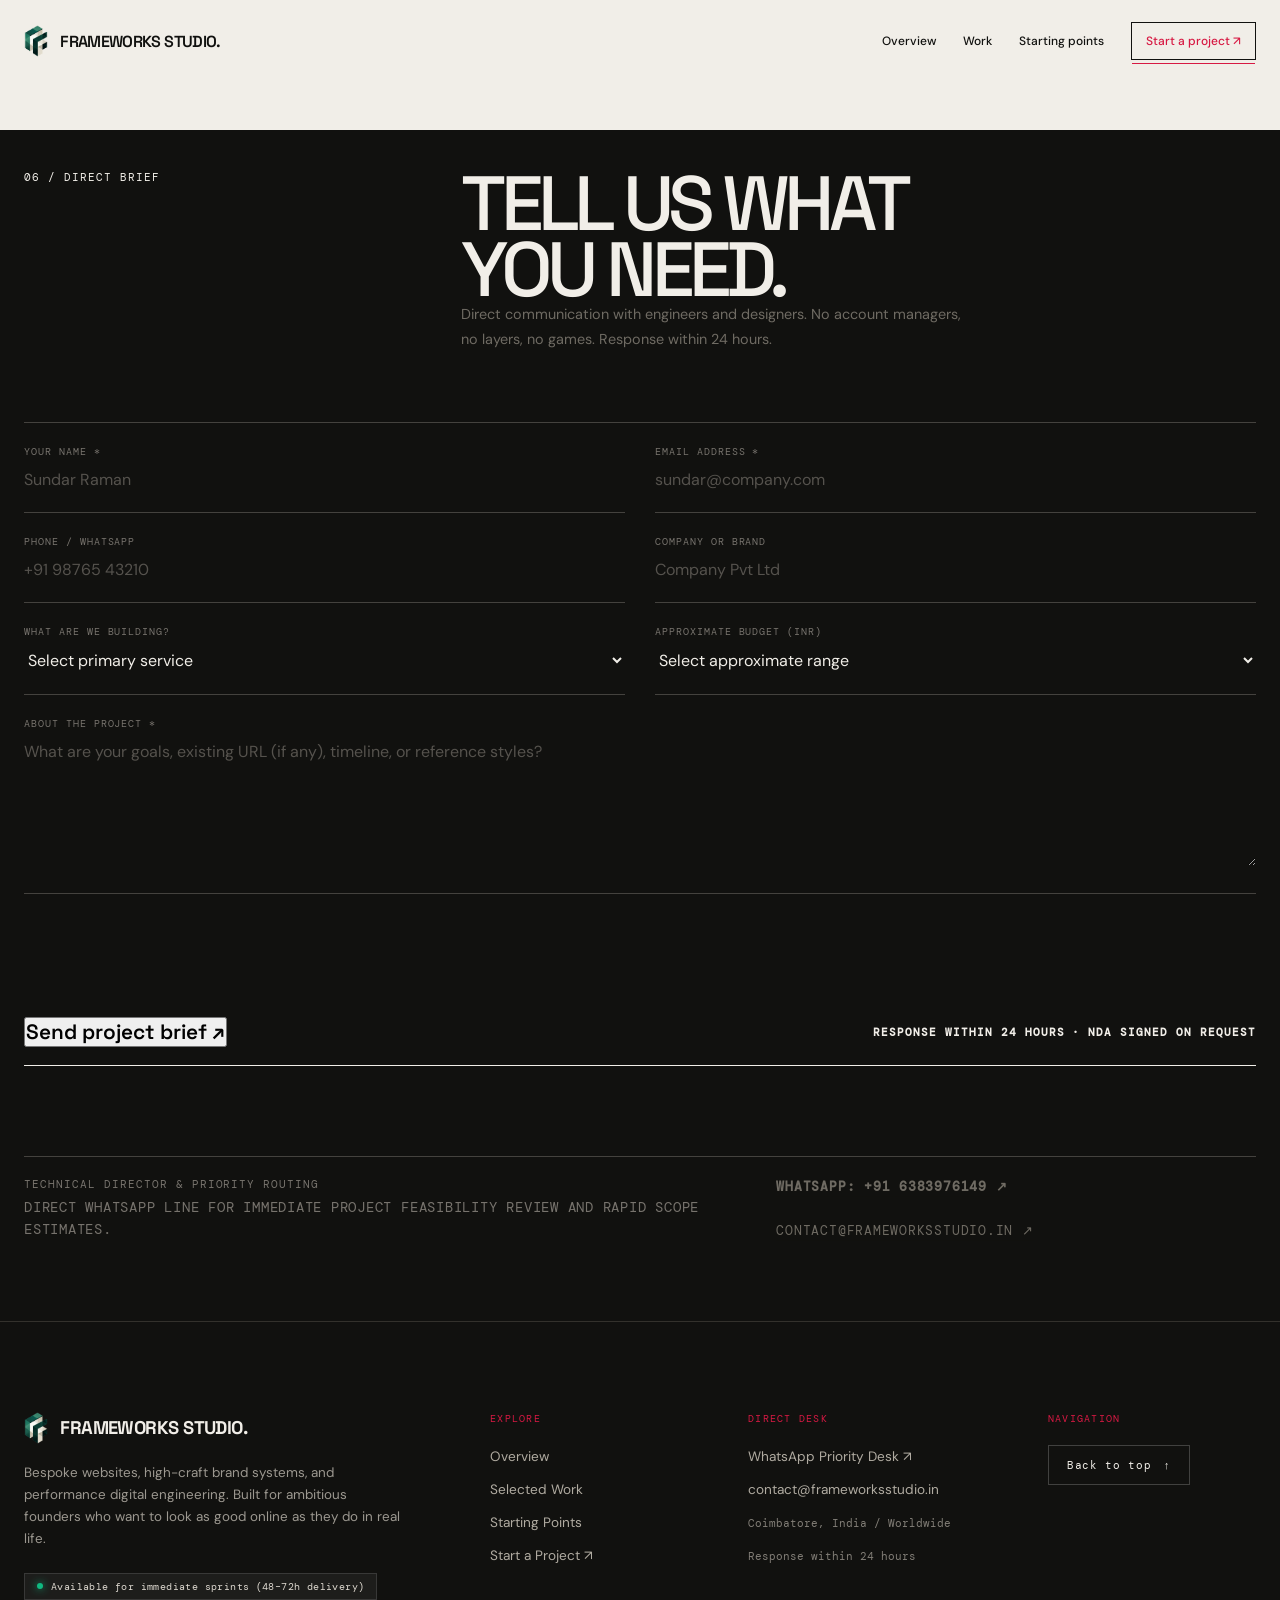
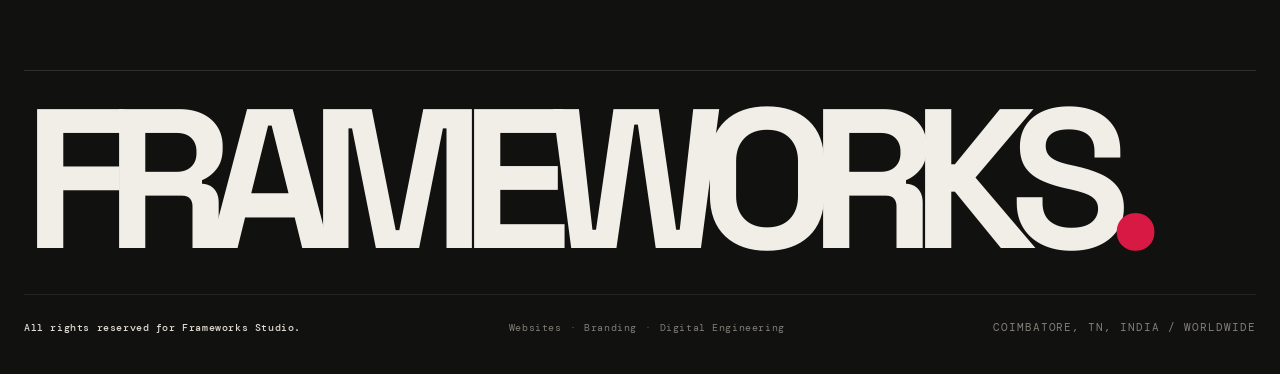
==== contact.html @ e992ef0f "feat: Swiss editorial redesign with modular pages, security verification, and promo pricing" ====
<!DOCTYPE html>
<html lang="en">
<head>
  <meta charset="UTF-8" />
  <meta name="viewport" content="width=device-width, initial-scale=1.0" />

  <title>Start a Project — Frameworks Studio</title>
  <meta name="description" content="Transmit your project specifications directly to the engineering desk at Frameworks Studio. 48–72h turnaround, direct communication, zero agency bureaucracy." />
  <meta name="theme-color" content="#f1eee8" />
  <meta name="robots" content="index, follow" />

  <!-- Clean Editorial Favicon -->
  <link rel="icon" href="data:image/svg+xml,%3Csvg xmlns='http://www.w3.org/2000/svg' viewBox='0 0 64 64'%3E%3Crect width='64' height='64' fill='%23d71943'/%3E%3Cpath d='M18 16h28v7H26v7h16v7H26v11h-8V16z' fill='%23fff'/%3E%3C/svg%3E" />

  <!-- High-Craft Typography (Google Fonts) -->
  <link rel="preconnect" href="https://fonts.googleapis.com">
  <link rel="preconnect" href="https://fonts.gstatic.com" crossorigin>
  <link href="https://fonts.googleapis.com/css2?family=DM+Mono:wght@400;500&family=DM+Sans:wght@400;500;600&family=Space+Grotesk:wght@400;500;600;700&display=swap" rel="stylesheet">

  <!-- Environment Config & Cloudflare Turnstile CAPTCHA API -->
  <script>
    window.turnstileToken = "";
    window.onTurnstileSuccess = function(token) {
      window.turnstileToken = token;
      var notice = document.getElementById('formNotice');
      if (notice && notice.textContent.includes('CAPTCHA')) {
        notice.classList.add('hidden');
      }
    };
    window.onTurnstileExpired = function() { window.turnstileToken = ""; };
    window.onTurnstileError = function() { window.turnstileToken = ""; };
  </script>
  <script src="js/env.js"></script>
  <script src="https://challenges.cloudflare.com/turnstile/v0/api.js" async defer></script>

  <!-- Agency Swiss Editorial Stylesheet -->
  <link rel="stylesheet" href="css/styles.css">
</head>

<body class="page-ready">

  <!-- NAVIGATION -->
  <nav class="nav" id="nav">
    <div class="nav-inner">
      <a class="logo" href="index.html" aria-label="Frameworks Studio home">
        <img src="assets/logo-icon.png" alt="Frameworks Studio Logo" class="logo-img" />
        FRAMEWORKS STUDIO.
      </a>

      <div class="nav-links">
        <a href="index.html">Overview</a>
        <a href="work.html">Work</a>
        <a href="pricing.html">Starting points</a>
        <a class="nav-project active" href="contact.html">Start a project ↗</a>
      </div>

      <button class="menu" id="menuButton" aria-label="Open menu">☰</button>
    </div>
  </nav>

  <!-- MOBILE DROPDOWN MENU -->
  <div class="mobile-nav" id="mobileNav">
    <a href="index.html">Overview</a>
    <a href="work.html">Work</a>
    <a href="pricing.html">Starting points</a>
    <a href="contact.html">Start a project ↗</a>
  </div>

  <main style="padding-top: 130px;">
    <!-- 06 / CONTACT & BRIEF SECTION -->
    <section class="contact" id="contact" style="padding-top: 40px;">
      <div class="wrap">
        <div class="section-top">
          <div class="mono reveal">06 / Direct Brief</div>
          <div class="reveal">
            <h1 class="section-title">Tell us what<br>you need.</h1>
            <p class="section-intro">
              Direct communication with engineers and designers. No account managers, no layers, no games. Response within 24 hours.
            </p>
          </div>
        </div>

        <!-- BRIEF SUBMISSION FORM -->
        <form class="contact-form" id="contactForm" novalidate>
          <!-- Honeypot -->
          <input type="text" name="bot_field" id="bot_field" class="honeypot" tabindex="-1" autocomplete="off" style="display:none;" />

          <div class="field reveal">
            <label class="field-label mono" for="name">Your name *</label>
            <input class="field-input" type="text" id="name" name="name" placeholder="Sundar Raman" required />
          </div>

          <div class="field reveal">
            <label class="field-label mono" for="email">Email address *</label>
            <input class="field-input" type="email" id="email" name="email" placeholder="sundar@company.com" required />
          </div>

          <div class="field reveal">
            <label class="field-label mono" for="phone">Phone / WhatsApp</label>
            <input class="field-input" type="tel" id="phone" name="phone" placeholder="+91 98765 43210" />
          </div>

          <div class="field reveal">
            <label class="field-label mono" for="business">Company or brand</label>
            <input class="field-input" type="text" id="business" name="business" placeholder="Company Pvt Ltd" />
          </div>

          <div class="field reveal">
            <label class="field-label mono" for="service">What are we building?</label>
            <select class="field-select" id="service" name="service">
              <option value="" selected disabled>Select primary service</option>
              <option value="Landing Page">Landing Page (From ₹19,999)</option>
              <option value="Business Website">Business Website (From ₹39,999)</option>
              <option value="E-Commerce Platform">E-Commerce Platform (From ₹69,999)</option>
              <option value="Brand Identity System">Brand Identity System (From ₹14,999)</option>
              <option value="Custom Engineering">Bespoke Digital Engineering / Retainer</option>
            </select>
          </div>

          <div class="field reveal">
            <label class="field-label mono" for="budget">Approximate budget (INR)</label>
            <select class="field-select" id="budget" name="budget">
              <option value="" selected disabled>Select approximate range</option>
              <option value="₹15k – ₹30k">₹15,000 – ₹30,000 (Sprint / Landing Page)</option>
              <option value="₹30k – ₹60k">₹30,000 – ₹60,000 (Core Business Site)</option>
              <option value="₹60k – ₹1,20,000">₹60,000 – ₹1,20,000 (E-Commerce / Custom)</option>
              <option value="₹1,20,000+">₹1,20,000+ (Full Stack Product / Retainer)</option>
            </select>
          </div>

          <div class="field full reveal">
            <label class="field-label mono" for="message">About the project *</label>
            <textarea class="field-textarea" id="message" name="message" placeholder="What are your goals, existing URL (if any), timeline, or reference styles?" required></textarea>
          </div>

          <!-- Cloudflare Turnstile CAPTCHA container -->
          <div class="turnstile-box full reveal">
            <div class="cf-turnstile" data-sitekey="0x4AAAAAAFKUiavTO6RyaYd1" data-callback="onTurnstileSuccess" data-expired-callback="onTurnstileExpired" data-error-callback="onTurnstileError" data-theme="dark"></div>
          </div>

          <div id="formNotice" class="form-notice full hidden" role="alert"></div>

          <div class="contact-submit reveal">
            <button class="btn-submit" type="submit" id="contactSubmitBtn">
              <span id="submitBtnText">Send project brief</span>
              <span class="btn-arrow">↗</span>
            </button>
            <span class="mono note">Response within 24 hours · NDA signed on request</span>
          </div>
        </form>

        <!-- CONTACT DETAILS & WHATSAPP PRIORITY CARD -->
        <div class="contact-details reveal">
          <div>
            <div class="mono" style="margin-bottom: 6px;">Technical Director & Priority Routing</div>
            <p style="font-size: .85rem; line-height: 1.6;">Direct WhatsApp line for immediate project feasibility review and rapid scope estimates.</p>
          </div>
          <div style="display: flex; gap: 24px; flex-wrap: wrap; align-items: center;">
            <a href="https://wa.me/916383976149?text=Hello%20Frameworks%20Studio%2C%20I%20would%20like%20to%20discuss%20a%20new%20project." target="_blank" rel="noopener noreferrer" class="link-site" style="font-size: .8rem; font-weight: 600;">
              WhatsApp: +91 6383976149 ↗
            </a>
            <a href="mailto:contact@frameworksstudio.in" class="link-site" style="font-size: .8rem;">
              contact@frameworksstudio.in ↗
            </a>
          </div>
        </div>

      </div>
    </section>
  </main>

  <!-- SUBMISSION SUCCESS CONFIRMATION MODAL -->
  <div id="submissionSuccessModal" class="success-modal" aria-hidden="true">
    <div class="success-card">
      <h3 class="success-title">Project Brief Received.</h3>
      <p class="success-desc" id="successModalMessage">
        Thank you! Your specifications have been delivered to our engineering desk. For instant priority review, connect directly with our technical director on WhatsApp.
      </p>
      <div class="success-actions">
        <a id="waConfirmBtn" href="#" target="_blank" class="btn-wa">
          Connect on WhatsApp ↗
        </a>
        <button id="closeSuccessModalBtn" class="btn-close-modal">
          Close Window
        </button>
      </div>
    </div>
  </div>

  <!-- ATTRACTIVE EDITORIAL FOOTER -->
  <footer class="footer" id="footer">
    <div class="wrap">
      <!-- Upper Footer Grid -->
      <div class="footer-top reveal">
        <div class="footer-col footer-brand-col">
          <div class="footer-logo">
            <img src="assets/logo-icon.png" alt="Frameworks Studio" class="footer-logo-img" />
            <span class="footer-brand-title">FRAMEWORKS STUDIO.</span>
          </div>
          <p class="footer-brand-desc">
            Bespoke websites, high-craft brand systems, and performance digital engineering. Built for ambitious founders who want to look as good online as they do in real life.
          </p>
          <div class="footer-badge">
            <span class="pulse-dot"></span> Available for immediate sprints (48–72h delivery)
          </div>
        </div>

        <div class="footer-col">
          <div class="footer-col-title mono">Explore</div>
          <ul class="footer-col-list">
            <li><a href="index.html">Overview</a></li>
            <li><a href="work.html">Selected Work</a></li>
            <li><a href="pricing.html">Starting Points</a></li>
            <li><a href="contact.html">Start a Project ↗</a></li>
          </ul>
        </div>

        <div class="footer-col">
          <div class="footer-col-title mono">Direct Desk</div>
          <ul class="footer-col-list">
            <li><a href="https://wa.me/916383976149?text=Hello%20Frameworks%20Studio" target="_blank" rel="noopener noreferrer">WhatsApp Priority Desk ↗</a></li>
            <li><a href="mailto:contact@frameworksstudio.in">contact@frameworksstudio.in</a></li>
            <li><span class="mono-meta">Coimbatore, India / Worldwide</span></li>
            <li><span class="mono-meta">Response within 24 hours</span></li>
          </ul>
        </div>

        <div class="footer-col footer-back-col">
          <div class="footer-col-title mono">Navigation</div>
          <a href="#top" class="back-to-top-btn" aria-label="Back to top">
            <span>Back to top</span>
            <span class="arrow-up">↑</span>
          </a>
        </div>
      </div>

      <!-- Giant Signature -->
      <div class="footer-big reveal" aria-hidden="true">
        FRAMEWORKS<span class="red">.</span>
      </div>

      <!-- Bottom Bar -->
      <div class="footer-bottom reveal">
        <div class="footer-copy">
          All rights reserved for Frameworks Studio.
        </div>
        <div class="footer-tags">
          <span>Websites</span>
          <span class="dot">·</span>
          <span>Branding</span>
          <span class="dot">·</span>
          <span>Digital Engineering</span>
        </div>
        <div class="footer-city mono">
          Coimbatore, TN, India / Worldwide
        </div>
      </div>
    </div>
  </footer>

  <script src="js/app.js" defer></script>
</body>
</html>
---- css/styles.css ----
:root {
      --paper: #f1eee8;
      --paper-2: #e8e4dc;
      --ink: #11110f;
      --soft: #6f6b63;
      --line: rgba(17,17,15,.18);
      --red: #d71943;
      --red-dark: #9e1231;
      --white: #fffdf8;
      --black: #11110f;
      --serif: Georgia, "Times New Roman", serif;
      --sans: "DM Sans", Arial, sans-serif;
      --display: "Space Grotesk", Arial, sans-serif;
      --mono: "DM Mono", monospace;
    }

    * {
      box-sizing: border-box;
      margin: 0;
      padding: 0;
    }

    html {
      scroll-behavior: smooth;
      background: var(--paper);
    }

    body {
      background: var(--paper);
      color: var(--ink);
      font-family: var(--sans);
      overflow-x: hidden;
      -webkit-font-smoothing: antialiased;
    }

    a {
      color: inherit;
      text-decoration: none;
    }

    button, input, textarea, select {
      font: inherit;
    }

    ::selection {
      background: var(--red);
      color: white;
    }

    .wrap {
      width: min(1380px, calc(100% - 48px));
      margin: 0 auto;
    }

    .mono {
      font-family: var(--mono);
      font-size: .68rem;
      text-transform: uppercase;
      letter-spacing: .09em;
    }

    .red {
      color: var(--red);
    }

    .serif {
      font-family: var(--serif);
      font-style: italic;
      font-weight: 400;
    }

    /* NAV */
    .nav {
      position: fixed;
      z-index: 50;
      top: 0;
      left: 0;
      width: 100%;
      mix-blend-mode: normal;
      transition: background .25s ease, border-color .25s ease;
    }

    .nav.scrolled {
      background: rgba(241,238,232,.94);
      backdrop-filter: blur(12px);
      border-bottom: 1px solid var(--line);
    }

    .nav-inner {
      width: min(1380px, calc(100% - 48px));
      height: 82px;
      margin: 0 auto;
      display: flex;
      align-items: center;
      justify-content: space-between;
    }

    .logo {
      display: flex;
      align-items: center;
      gap: 12px;
      font-family: var(--display);
      font-weight: 600;
      font-size: 1rem;
      letter-spacing: -.04em;
    }

    .logo-img {
      height: 32px;
      width: auto;
      object-fit: contain;
      display: block;
      transition: transform .25s ease;
    }

    .logo:hover .logo-img {
      transform: scale(1.08);
    }

    .logo-mark {
      width: 27px;
      height: 27px;
      display: grid;
      place-items: center;
      background: var(--red);
      color: white;
      font-family: var(--display);
      font-size: .82rem;
      font-weight: 700;
    }

    .nav-links {
      display: flex;
      align-items: center;
      gap: 27px;
    }

    .nav-links a {
      position: relative;
      font-size: .75rem;
      font-weight: 500;
    }

    .nav-links a::after {
      content: "";
      position: absolute;
      left: 0;
      bottom: -5px;
      width: 0;
      height: 1px;
      background: var(--red);
      transition: width .2s ease;
    }

    .nav-links a:hover::after {
      width: 100%;
    }

    .nav-links a.active {
      color: var(--red);
    }

    .nav-links a.active::after {
      width: 100%;
    }

    .nav-project {
      padding: 10px 14px;
      border: 1px solid var(--ink);
      font-weight: 600;
      transition: background .2s ease, color .2s ease;
    }

    .nav-project:hover {
      background: var(--ink);
      color: var(--paper);
    }

    .menu {
      display: none;
      border: 0;
      background: transparent;
      cursor: pointer;
      font-size: 1.25rem;
    }

    /* Mobile drawer is strictly hidden on desktop */
    .mobile-nav {
      display: none;
    }

    section[id] {
      scroll-margin-top: 85px;
    }

    /* HERO */
    .hero {
      min-height: 100vh;
      padding: 150px 0 50px;
      display: flex;
      flex-direction: column;
      justify-content: space-between;
      border-bottom: 1px solid var(--line);
    }

    .hero-meta {
      display: flex;
      justify-content: space-between;
      align-items: center;
      margin-bottom: 65px;
    }

    .hero-meta .left,
    .hero-meta .right {
      color: var(--soft);
    }

    .hero-title {
      max-width: 1250px;
      font-family: var(--display);
      font-size: clamp(4.5rem, 11vw, 11.5rem);
      line-height: .8;
      letter-spacing: -.085em;
      font-weight: 500;
      text-transform: uppercase;
    }

    .hero-title .indent {
      display: inline-block;
      margin-left: 9vw;
    }

    .hero-title .serif {
      text-transform: none;
      letter-spacing: -.06em;
    }

    .hero-bottom {
      display: grid;
      grid-template-columns: 1fr 1fr;
      gap: 60px;
      align-items: end;
      margin-top: 90px;
    }

    .hero-statement {
      max-width: 520px;
      font-size: clamp(1.2rem, 1.8vw, 1.55rem);
      line-height: 1.25;
      letter-spacing: -.025em;
    }

    .hero-statement strong {
      font-weight: 600;
    }

    .hero-note {
      max-width: 380px;
      justify-self: end;
      color: var(--soft);
      font-size: .82rem;
      line-height: 1.65;
    }

    .scroll-mark {
      display: flex;
      align-items: center;
      gap: 12px;
      margin-top: 45px;
      color: var(--soft);
    }

    .scroll-line {
      width: 55px;
      height: 1px;
      background: var(--ink);
    }

    /* RED RUNNING STRIP */
    .ticker {
      background: var(--red);
      color: white;
      overflow: hidden;
      border-bottom: 1px solid var(--ink);
    }

    .ticker-track {
      width: max-content;
      display: flex;
      align-items: center;
      animation: ticker 24s linear infinite;
    }

    .ticker-item {
      display: flex;
      align-items: center;
      gap: 30px;
      padding: 15px 30px;
      font-family: var(--display);
      font-size: 1rem;
      text-transform: uppercase;
      letter-spacing: -.02em;
    }

    .ticker-item b {
      font-family: var(--serif);
      font-size: 1.25rem;
      font-weight: 400;
    }

    @keyframes ticker {
      to { transform: translateX(-50%); }
    }

    /* WORK (SELECTED PROJECTS) */
    .work {
      padding: 150px 0 170px;
    }

    .section-top {
      display: grid;
      grid-template-columns: 1fr 2fr;
      gap: 40px;
      margin-bottom: 70px;
    }

    .section-title {
      font-family: var(--display);
      font-size: clamp(3rem, 6vw, 6.5rem);
      line-height: .86;
      letter-spacing: -.075em;
      font-weight: 500;
      text-transform: uppercase;
    }

    .section-intro {
      max-width: 520px;
      align-self: end;
      font-size: .9rem;
      line-height: 1.75;
      color: var(--soft);
    }

    .work-grid {
      display: grid;
      grid-template-columns: repeat(12, 1fr);
      gap: 22px;
    }

    .work-item {
      position: relative;
    }

    .work-item:nth-child(1) {
      grid-column: 1 / 8;
    }

    .work-item:nth-child(2) {
      grid-column: 9 / 13;
      margin-top: 140px;
    }

    .work-item:nth-child(3) {
      grid-column: 2 / 7;
      margin-top: 90px;
    }

    .work-item:nth-child(4) {
      grid-column: 8 / 13;
      margin-top: 30px;
    }

    .project-visual {
      position: relative;
      aspect-ratio: 1.28 / 1;
      overflow: hidden;
      background: var(--paper-2);
      border: 1px solid var(--line);
      cursor: pointer;
      transition: transform .3s ease;
    }

    .project-visual:hover {
      transform: scale(1.01);
    }

    .work-item:nth-child(2) .project-visual {
      aspect-ratio: .85 / 1;
    }

    .work-item:nth-child(3) .project-visual {
      aspect-ratio: 1 / 1;
    }

    .work-item:nth-child(4) .project-visual {
      aspect-ratio: 1.15 / 1;
    }

    /* EDITORIAL ARTWORK FOR 4 REAL SHOWCASE WEBSITES */
    .visual-lumea {
      background:
        radial-gradient(circle at 80% 20%, rgba(215,25,67,.35), transparent 50%),
        linear-gradient(135deg, #1b1a18 0%, #292825 100%);
      color: #f1eee8;
    }

    .visual-lumea::before {
      content: "LUMÉA";
      position: absolute;
      left: 7%;
      top: 10%;
      font-family: var(--display);
      font-size: clamp(3rem, 7.5vw, 7.5rem);
      line-height: .75;
      letter-spacing: -.08em;
      font-weight: 700;
      color: #fff;
    }

    .visual-lumea::after {
      content: "SALON & SPA / RESERVATIONS";
      position: absolute;
      right: 6%;
      bottom: 6%;
      font-family: var(--mono);
      font-size: .65rem;
      letter-spacing: .12em;
      color: var(--red);
    }

    .visual-dental {
      background: #111a19;
      color: #f4f0e7;
    }

    .visual-dental::before {
      content: "SMILE\A CARE";
      white-space: pre;
      position: absolute;
      left: 10%;
      top: 14%;
      color: #f4f0e7;
      font-family: var(--serif);
      font-size: clamp(3rem, 6.5vw, 5.5rem);
      line-height: .82;
      letter-spacing: -.06em;
    }

    .visual-dental::after {
      content: "HEALTHCARE / PATIENT TRUST";
      position: absolute;
      left: 10%;
      bottom: 10%;
      color: #10b981;
      font-family: var(--mono);
      font-size: .65rem;
      letter-spacing: .13em;
    }

    .visual-fitness {
      background: var(--red);
      color: white;
    }

    .visual-fitness::before {
      content: "ISOTROPY";
      position: absolute;
      left: 50%;
      top: 50%;
      transform: translate(-50%, -50%);
      color: #11110f;
      font-family: var(--display);
      font-size: clamp(3.5rem, 8vw, 7.5rem);
      line-height: .75;
      font-weight: 700;
      letter-spacing: -.09em;
      white-space: nowrap;
    }

    .visual-fitness::after {
      content: "ATHLETE TRAINING / REACT SPA";
      position: absolute;
      left: 6%;
      bottom: 6%;
      color: white;
      font-family: var(--mono);
      font-size: .65rem;
      letter-spacing: .1em;
    }

    .visual-music {
      background: #ded9d0;
      color: #121210;
    }

    .visual-music::before {
      content: "MELODY\AMART";
      white-space: pre;
      position: absolute;
      left: 7%;
      top: 25%;
      color: #121210;
      font-family: var(--display);
      font-size: clamp(3rem, 7vw, 6.5rem);
      line-height: .8;
      letter-spacing: -.08em;
      font-weight: 600;
    }

    .visual-music::after {
      content: "E-COMMERCE / AUDIO GEAR";
      position: absolute;
      right: 6%;
      top: 8%;
      color: var(--red);
      font-family: var(--mono);
      font-size: .65rem;
      letter-spacing: .1em;
    }

    /* Live Interactive Badge on Artwork */
    .visual-badge {
      position: absolute;
      top: 15px;
      right: 15px;
      display: inline-flex;
      align-items: center;
      gap: 6px;
      padding: 6px 11px;
      background: rgba(17,17,15,.88);
      color: white;
      border: 1px solid rgba(255,255,255,.2);
      font-family: var(--mono);
      font-size: .6rem;
      letter-spacing: .08em;
      text-transform: uppercase;
      z-index: 2;
    }

    .visual-badge span {
      width: 6px;
      height: 6px;
      border-radius: 50%;
      background: #10b981;
    }

    .project-caption {
      display: flex;
      justify-content: space-between;
      align-items: baseline;
      gap: 20px;
      padding: 13px 0 0;
      border-top: 1px solid var(--ink);
      margin-top: 12px;
    }

    .project-name {
      font-family: var(--display);
      font-size: 1.05rem;
      letter-spacing: -.03em;
      font-weight: 600;
    }

    .project-type {
      color: var(--soft);
      font-family: var(--mono);
      font-size: .62rem;
      text-transform: uppercase;
      letter-spacing: .08em;
      text-align: right;
    }

    .project-actions {
      display: flex;
      align-items: center;
      justify-content: space-between;
      gap: 12px;
      margin-top: 10px;
    }

    .btn-preview {
      display: inline-flex;
      align-items: center;
      gap: 6px;
      padding: 7px 12px;
      background: var(--ink);
      color: var(--paper);
      border: 1px solid var(--ink);
      font-family: var(--mono);
      font-size: .65rem;
      letter-spacing: .06em;
      cursor: pointer;
      transition: background .2s ease, color .2s ease;
    }

    .btn-preview:hover {
      background: var(--red);
      border-color: var(--red);
      color: white;
    }

    .link-site {
      font-family: var(--mono);
      font-size: .65rem;
      color: var(--soft);
      border-bottom: 1px solid var(--line);
      padding-bottom: 1px;
      transition: color .2s ease, border-color .2s ease;
    }

    .link-site:hover {
      color: var(--red);
      border-color: var(--red);
    }

    .project-metrics {
      display: flex;
      flex-wrap: wrap;
      gap: 6px;
      margin-top: 10px;
    }

    .metric-chip {
      display: inline-flex;
      align-items: center;
      gap: 4px;
      padding: 3px 8px;
      font-family: var(--mono);
      font-size: .6rem;
      letter-spacing: .03em;
      border: 1px solid rgba(17,17,15,.12);
      background: rgba(17,17,15,.03);
      color: var(--ink);
    }

    .metric-chip.positive {
      border-color: rgba(16,185,129,.35);
      background: rgba(16,185,129,.07);
      color: #047857;
      font-weight: 500;
    }

    .project-index {
      position: absolute;
      left: -2px;
      top: -28px;
      font-family: var(--mono);
      font-size: .62rem;
      color: var(--red);
      font-weight: 500;
    }

    .work-note {
      max-width: 620px;
      margin: 100px 0 0 auto;
      color: var(--soft);
      font-size: .78rem;
      line-height: 1.7;
    }

    /* STUDIO STATEMENT (02) */
    .statement {
      background: var(--black);
      color: var(--paper);
      padding: 145px 0;
    }

    .statement-inner {
      display: grid;
      grid-template-columns: 1fr 3fr;
      gap: 50px;
    }

    .statement-copy {
      max-width: 1000px;
      font-family: var(--display);
      font-size: clamp(2.8rem, 5.7vw, 7rem);
      line-height: .92;
      letter-spacing: -.075em;
      font-weight: 400;
    }

    .statement-copy em {
      color: var(--red);
      font-family: var(--serif);
      font-weight: 400;
    }

    .statement-foot {
      grid-column: 2;
      max-width: 520px;
      margin-top: 55px;
      color: #aaa69e;
      font-size: .84rem;
      line-height: 1.75;
    }

    /* SERVICES (03) */
    .services {
      padding: 150px 0;
      border-bottom: 1px solid var(--line);
    }

    .service-list {
      margin-top: 75px;
      border-top: 1px solid var(--ink);
    }

    .service-row {
      display: grid;
      grid-template-columns: 70px 1.2fr 1.5fr 50px;
      gap: 25px;
      align-items: center;
      min-height: 145px;
      border-bottom: 1px solid var(--line);
      transition: padding .25s ease, background .25s ease;
      cursor: default;
    }

    .service-row:hover {
      padding: 0 18px;
      background: var(--paper-2);
    }

    .service-num {
      color: var(--red);
      font-family: var(--mono);
      font-size: .65rem;
    }

    .service-name {
      font-family: var(--display);
      font-size: clamp(1.6rem, 3vw, 3rem);
      line-height: 1;
      letter-spacing: -.06em;
      font-weight: 600;
    }

    .service-desc {
      max-width: 460px;
      color: var(--soft);
      font-size: .82rem;
      line-height: 1.65;
    }

    .service-arrow {
      font-size: 1.3rem;
      text-align: right;
      transition: transform .2s ease;
    }

    .service-row:hover .service-arrow {
      transform: translate(4px,-4px);
      color: var(--red);
    }

    /* ABOUT / PROCESS (04) */
    .about {
      background: var(--paper-2);
      padding: 150px 0;
    }

    .about-grid {
      display: grid;
      grid-template-columns: 1fr 1.4fr;
      gap: 90px;
    }

    .about-big {
      font-family: var(--display);
      font-size: clamp(3.5rem, 7vw, 8rem);
      line-height: .82;
      letter-spacing: -.085em;
      text-transform: uppercase;
      font-weight: 600;
    }

    .about-big .serif {
      text-transform: none;
      font-weight: 400;
    }

    .about-copy {
      max-width: 580px;
      font-size: 1rem;
      line-height: 1.75;
    }

    .about-copy p + p {
      margin-top: 25px;
    }

    .about-copy strong {
      font-weight: 600;
      color: var(--ink);
    }

    .process-line {
      margin-top: 110px;
      display: grid;
      grid-template-columns: repeat(5, 1fr);
      border-top: 1px solid var(--ink);
    }

    .process-step {
      min-height: 190px;
      padding: 20px 18px 20px 0;
      border-right: 1px solid var(--line);
      margin-right: 18px;
    }

    .process-step:last-child {
      border-right: 0;
      margin-right: 0;
    }

    .process-step .num {
      color: var(--red);
      font-family: var(--mono);
      font-size: .62rem;
    }

    .process-step h3 {
      margin-top: 65px;
      font-family: var(--display);
      font-size: 1rem;
      letter-spacing: -.03em;
      font-weight: 600;
    }

    .process-step p {
      margin-top: 8px;
      color: var(--soft);
      font-size: .72rem;
      line-height: 1.6;
      max-width: 190px;
    }

    /* PRICING (05) */
    .pricing {
      padding: 150px 0;
      background: var(--red);
      color: white;
    }

    .pricing .section-title {
      max-width: 900px;
    }

    .price-list {
      margin-top: 75px;
      border-top: 1px solid rgba(255,255,255,.55);
    }

    .price-row {
      display: grid;
      grid-template-columns: 60px 1fr auto;
      align-items: center;
      gap: 25px;
      min-height: 110px;
      border-bottom: 1px solid rgba(255,255,255,.35);
      cursor: pointer;
      transition: background .2s ease, padding .2s ease;
    }

    .price-row:hover {
      background: rgba(0,0,0,.08);
      padding: 0 16px;
    }

    .price-row .num {
      font-family: var(--mono);
      font-size: .62rem;
    }

    .price-row h3 {
      font-family: var(--display);
      font-size: 1.5rem;
      letter-spacing: -.04em;
      font-weight: 600;
    }

    .price-row p {
      color: rgba(255,255,255,.78);
      font-size: .75rem;
      margin-top: 4px;
    }

    .pricing-promo-banner {
      display: inline-flex;
      align-items: center;
      gap: 10px;
      padding: 7px 16px;
      background: #11110f;
      color: var(--paper);
      border: 1px solid rgba(255,255,255,.2);
      font-family: var(--mono);
      font-size: .65rem;
      letter-spacing: .08em;
      text-transform: uppercase;
      margin-bottom: 24px;
    }

    .pricing-promo-banner .pulse-dot {
      background: #facc15;
      box-shadow: 0 0 8px #facc15;
    }

    .price {
      display: flex;
      flex-direction: column;
      align-items: flex-end;
      gap: 2px;
      font-family: var(--display);
      white-space: nowrap;
      text-align: right;
    }

    .price-original {
      font-family: var(--mono);
      font-size: .82rem;
      color: rgba(255,255,255,.6);
      text-decoration: line-through;
      text-decoration-color: #fff;
      text-decoration-thickness: 1.5px;
      font-weight: 400;
      letter-spacing: .02em;
    }

    .price-current {
      font-size: 1.28rem;
      font-weight: 700;
      color: #fff;
      letter-spacing: -.02em;
    }

    .price-save {
      display: inline-flex;
      align-items: center;
      gap: 4px;
      padding: 2px 7px;
      background: #11110f;
      color: #facc15;
      border: 1px solid rgba(250,204,21,.35);
      font-family: var(--mono);
      font-size: .56rem;
      letter-spacing: .05em;
      text-transform: uppercase;
      font-weight: 600;
      margin-top: 3px;
    }

    .price small {
      display: block;
      color: rgba(255,255,255,.75);
      font-family: var(--mono);
      font-size: .62rem;
      margin-top: 2px;
    }

    .price-note {
      margin-top: 25px;
      color: rgba(255,255,255,.78);
      font-size: .72rem;
    }

    /* CONTACT FORM (06) */
    .contact {
      background: var(--black);
      color: var(--paper);
      padding: 150px 0 80px;
    }

    .contact-head {
      display: grid;
      grid-template-columns: 1fr 1fr;
      gap: 50px;
      align-items: end;
      margin-bottom: 90px;
    }

    .contact-title {
      font-family: var(--display);
      font-size: clamp(4rem, 10vw, 10rem);
      line-height: .76;
      letter-spacing: -.09em;
      text-transform: uppercase;
      font-weight: 500;
    }

    .contact-title .serif {
      text-transform: none;
      color: var(--red);
    }

    .contact-copy {
      max-width: 400px;
      color: #aaa69e;
      font-size: .84rem;
      line-height: 1.75;
    }

    .contact-copy a {
      color: var(--paper);
      border-bottom: 1px solid rgba(255,255,255,.3);
      padding-bottom: 2px;
      transition: color .2s ease, border-color .2s ease;
    }

    .contact-copy a:hover {
      color: var(--red);
      border-color: var(--red);
    }

    .contact-form {
      display: grid;
      grid-template-columns: 1fr 1fr;
      gap: 0 30px;
      border-top: 1px solid #44423e;
    }

    .field {
      padding: 22px 0;
      border-bottom: 1px solid #44423e;
    }

    .field.full {
      grid-column: 1 / -1;
    }

    .field label {
      display: block;
      margin-bottom: 11px;
      color: #77736d;
      font-family: var(--mono);
      font-size: .6rem;
      text-transform: uppercase;
      letter-spacing: .1em;
    }

    .field input,
    .field textarea,
    .field select {
      width: 100%;
      border: 0;
      outline: 0;
      background: transparent;
      color: var(--paper);
      font-size: 1rem;
    }

    .field select option {
      color: var(--ink);
      background: var(--paper);
    }

    .field textarea {
      min-height: 125px;
      resize: vertical;
    }

    .field input::placeholder,
    .field textarea::placeholder {
      color: #55524d;
    }

    .turnstile-box {
      grid-column: 1 / -1;
      padding: 20px 0 10px;
    }

    .contact-submit {
      grid-column: 1 / -1;
      display: flex;
      align-items: center;
      justify-content: space-between;
      margin-top: 25px;
      padding: 18px 0;
      border: 0;
      border-bottom: 1px solid var(--paper);
      background: transparent;
      color: var(--paper);
      cursor: pointer;
      font-family: var(--display);
      font-size: 1.3rem;
      text-align: left;
      font-weight: 600;
    }

    .contact-submit span:last-child {
      transition: transform .2s ease, color .2s ease;
    }

    .contact-submit:hover span:last-child {
      transform: translate(7px,-7px);
      color: var(--red);
    }

    .form-notice {
      grid-column: 1 / -1;
      padding: 14px 18px;
      margin-top: 20px;
      font-size: .82rem;
      line-height: 1.6;
      border: 1px solid transparent;
    }

    .form-notice.error {
      background: rgba(215,25,67,.15);
      border-color: var(--red);
      color: #ff8ca3;
    }

    .form-notice.warning {
      background: rgba(245,158,11,.15);
      border-color: #f59e0b;
      color: #fde68a;
    }

    .form-notice.success {
      background: rgba(16,185,129,.15);
      border-color: #10b981;
      color: #a7f3d0;
    }

    .contact-details {
      display: flex;
      justify-content: space-between;
      gap: 30px;
      margin-top: 90px;
      padding-top: 20px;
      border-top: 1px solid #44423e;
      color: #77736d;
      font-family: var(--mono);
      font-size: .6rem;
      text-transform: uppercase;
      letter-spacing: .08em;
    }

    .contact-details a:hover {
      color: var(--paper);
    }

    /* FOOTER */
    footer {
      background: var(--black);
      color: var(--paper);
      padding: 90px 0 40px;
      border-top: 1px solid #33312c;
      position: relative;
    }

    .footer-top {
      display: grid;
      grid-template-columns: 2fr 1fr 1.2fr 1fr;
      gap: 50px;
      padding-bottom: 70px;
    }

    .footer-logo {
      display: flex;
      align-items: center;
      gap: 12px;
      margin-bottom: 18px;
    }

    .footer-logo-img {
      height: 32px;
      width: auto;
      object-fit: contain;
    }

    .footer-brand-title {
      font-family: var(--display);
      font-weight: 700;
      font-size: 1.15rem;
      letter-spacing: -.03em;
      color: var(--paper);
    }

    .footer-brand-desc {
      color: #9c9890;
      font-size: .84rem;
      line-height: 1.65;
      max-width: 380px;
      margin-bottom: 22px;
    }

    .footer-badge {
      display: inline-flex;
      align-items: center;
      gap: 8px;
      padding: 6px 12px;
      background: rgba(255,255,255,.05);
      border: 1px solid rgba(255,255,255,.12);
      font-family: var(--mono);
      font-size: .62rem;
      color: #ded9d0;
      letter-spacing: .04em;
    }

    .pulse-dot {
      width: 6px;
      height: 6px;
      border-radius: 50%;
      background: #10b981;
      box-shadow: 0 0 8px #10b981;
      animation: pulseGlow 2s infinite ease-in-out;
    }

    @keyframes pulseGlow {
      0%, 100% { opacity: 1; transform: scale(1); }
      50% { opacity: .4; transform: scale(.8); }
    }

    .footer-col-title {
      color: var(--red);
      font-size: .65rem;
      letter-spacing: .12em;
      text-transform: uppercase;
      margin-bottom: 20px;
    }

    .footer-col-list {
      list-style: none;
      padding: 0;
      margin: 0;
      display: flex;
      flex-direction: column;
      gap: 12px;
    }

    .footer-col-list a {
      color: #b0aba1;
      font-size: .85rem;
      text-decoration: none;
      transition: color .2s ease, transform .2s ease;
      display: inline-block;
    }

    .footer-col-list a:hover {
      color: var(--paper);
      transform: translateX(4px);
    }

    .mono-meta {
      font-family: var(--mono);
      font-size: .68rem;
      color: #827e77;
    }

    .back-to-top-btn {
      display: inline-flex;
      align-items: center;
      justify-content: space-between;
      gap: 12px;
      padding: 12px 18px;
      border: 1px solid rgba(255,255,255,.2);
      color: var(--paper);
      text-decoration: none;
      font-family: var(--mono);
      font-size: .7rem;
      letter-spacing: .06em;
      transition: background .2s ease, border-color .2s ease;
    }

    .back-to-top-btn:hover {
      background: var(--red);
      border-color: var(--red);
      color: white;
    }

    .back-to-top-btn .arrow-up {
      transition: transform .2s ease;
    }

    .back-to-top-btn:hover .arrow-up {
      transform: translateY(-3px);
    }

    .footer-big,
    .giant-name {
      border-top: 1px solid #33312c;
      padding-top: 35px;
      font-family: var(--display);
      font-size: clamp(4rem, 15.5vw, 15.5rem);
      line-height: .75;
      letter-spacing: -.12em;
      text-transform: uppercase;
      font-weight: 700;
      overflow: hidden;
      color: var(--paper);
    }

    .footer-big .red,
    .giant-name .red {
      color: var(--red);
    }

    .footer-bottom {
      display: flex;
      justify-content: space-between;
      align-items: center;
      gap: 25px;
      margin-top: 40px;
      padding-top: 25px;
      border-top: 1px solid rgba(255,255,255,.08);
      color: #827e77;
      font-family: var(--mono);
      font-size: .62rem;
      letter-spacing: .06em;
      flex-wrap: wrap;
    }

    .footer-copy {
      color: #ded9d0;
      font-weight: 500;
    }

    .footer-tags {
      display: flex;
      align-items: center;
      gap: 8px;
    }

    .footer-tags .dot {
      color: var(--red);
    }

    .footer-city {
      color: #827e77;
    }

    /* REVEAL OBSERVER */
    .reveal {
      opacity: 0;
      transform: translateY(22px);
      transition: opacity .7s ease, transform .7s cubic-bezier(.2,.7,.2,1);
    }

    .reveal.visible {
      opacity: 1;
      transform: translateY(0);
    }

    /* ===== LOADING SCREEN ===== */
    #pageLoader {
      position: fixed;
      inset: 0;
      z-index: 9999;
      display: grid;
      place-items: center;
      background: var(--black);
      color: var(--paper);
      transition: opacity .8s cubic-bezier(.2,.7,.2,1), visibility .8s ease;
    }

    #pageLoader.is-done {
      opacity: 0;
      visibility: hidden;
      pointer-events: none;
    }

    .loader-inner {
      width: min(1380px, calc(100% - 48px));
      height: 100%;
      display: flex;
      flex-direction: column;
      justify-content: space-between;
      padding: 34px 0;
    }

    .loader-top,
    .loader-bottom {
      display: flex;
      justify-content: space-between;
      align-items: center;
      gap: 20px;
    }

    .loader-logo {
      display: flex;
      align-items: center;
      gap: 10px;
      font-family: var(--display);
      font-weight: 600;
      letter-spacing: -.04em;
    }

    .loader-mark {
      width: 27px;
      height: 27px;
      display: grid;
      place-items: center;
      background: var(--red);
      color: white;
      font-family: var(--display);
      font-size: .82rem;
      font-weight: 700;
    }

    .loader-center {
      display: flex;
      flex-direction: column;
      align-items: center;
      gap: 18px;
    }

    .loader-percent {
      font-family: var(--display);
      font-size: clamp(5rem, 14vw, 12rem);
      line-height: .75;
      letter-spacing: -.09em;
      font-weight: 500;
    }

    .loader-bar {
      width: min(420px, 65vw);
      height: 1px;
      background: rgba(255,255,255,.25);
      overflow: hidden;
    }

    .loader-bar span {
      display: block;
      width: 0%;
      height: 100%;
      background: var(--red);
    }

    .loader-status {
      color: #aaa69e;
    }

    body.is-loading {
      overflow: hidden;
    }

    body.page-ready main,
    body.page-ready footer,
    body.page-ready .nav {
      animation: pageEnter 1.1s cubic-bezier(.2,.7,.2,1) both;
    }

    @keyframes pageEnter {
      from {
        opacity: 0;
        transform: translateY(28px);
      }
      to {
        opacity: 1;
        transform: translateY(0);
      }
    }

    /* ===== INTERACTIVE PREVIEW MODAL ===== */
    .preview-modal {
      position: fixed;
      inset: 0;
      z-index: 10000;
      display: none;
      align-items: center;
      justify-content: center;
      background: rgba(17,17,15,.88);
      backdrop-filter: blur(12px);
      padding: 0;
    }

    .preview-modal.active {
      display: flex;
    }

    .modal-card {
      width: min(1340px, 96vw);
      height: 92vh;
      background: var(--paper);
      border: 1px solid var(--ink);
      display: flex;
      flex-direction: column;
      overflow: hidden;
      box-shadow: 0 25px 50px -12px rgba(0,0,0,.6);
    }

    .modal-header {
      padding: 14px 22px;
      background: var(--ink);
      color: var(--paper);
      display: flex;
      align-items: center;
      justify-content: space-between;
      gap: 15px;
      border-bottom: 1px solid rgba(255,255,255,.15);
    }

    .modal-header-left {
      display: flex;
      align-items: center;
      gap: 12px;
      min-width: 0;
    }

    .modal-live-dot {
      width: 8px;
      height: 8px;
      border-radius: 50%;
      background: #10b981;
      flex-shrink: 0;
    }

    .modal-title {
      font-family: var(--display);
      font-size: .88rem;
      font-weight: 600;
      white-space: nowrap;
      overflow: hidden;
      text-overflow: ellipsis;
    }

    .modal-url {
      color: #94a3b8;
      font-size: .62rem;
      white-space: nowrap;
      overflow: hidden;
      text-overflow: ellipsis;
    }

    .modal-devices {
      display: flex;
      align-items: center;
      gap: 4px;
      background: rgba(255,255,255,.08);
      padding: 4px;
      border-radius: 6px;
    }

    .device-btn {
      padding: 5px 12px;
      background: transparent;
      border: 0;
      color: #cbd5e1;
      font-family: var(--mono);
      font-size: .62rem;
      cursor: pointer;
      border-radius: 4px;
      transition: background .2s ease, color .2s ease;
    }

    .device-btn.active {
      background: var(--red);
      color: white;
    }

    .modal-actions {
      display: flex;
      align-items: center;
      gap: 12px;
      flex-shrink: 0;
    }

    .modal-ext-btn {
      font-family: var(--mono);
      font-size: .65rem;
      color: var(--paper);
      padding: 6px 12px;
      border: 1px solid rgba(255,255,255,.3);
      transition: background .2s ease;
    }

    .modal-ext-btn:hover {
      background: rgba(255,255,255,.15);
    }

    .modal-close-btn {
      background: transparent;
      border: 0;
      color: var(--paper);
      font-size: 1.6rem;
      line-height: 1;
      cursor: pointer;
      padding: 0 4px;
      transition: color .2s ease;
    }

    .modal-close-btn:hover {
      color: var(--red);
    }

    .modal-body {
      flex: 1;
      width: 100%;
      margin: 0 auto;
      background: #06080F;
      display: flex;
      justify-content: center;
      transition: max-width .3s ease;
      overflow: hidden;
    }

    .modal-body iframe {
      width: 100%;
      height: 100%;
      border: 0;
      background: #fff;
    }

    /* SUCCESS MODAL */
    .success-modal {
      position: fixed;
      inset: 0;
      z-index: 10001;
      display: none;
      align-items: center;
      justify-content: center;
      background: rgba(17,17,15,.9);
      padding: 20px;
    }

    .success-modal.active {
      display: flex;
    }

    .success-card {
      width: min(560px, 100%);
      background: var(--black);
      color: var(--paper);
      border: 1px solid #44423e;
      padding: 40px;
      box-shadow: 0 25px 50px rgba(0,0,0,.7);
    }

    .success-title {
      font-family: var(--display);
      font-size: 2rem;
      letter-spacing: -.05em;
      margin-bottom: 12px;
    }

    .success-desc {
      color: #aaa69e;
      font-size: .85rem;
      line-height: 1.7;
      margin-bottom: 30px;
    }

    .success-actions {
      display: flex;
      gap: 15px;
      flex-wrap: wrap;
    }

    .btn-wa {
      padding: 12px 20px;
      background: #10b981;
      color: white;
      font-family: var(--mono);
      font-size: .72rem;
      font-weight: 600;
      text-transform: uppercase;
      letter-spacing: .08em;
      display: inline-flex;
      align-items: center;
      gap: 8px;
    }

    .btn-close-modal {
      padding: 12px 20px;
      background: transparent;
      border: 1px solid #66635e;
      color: var(--paper);
      font-family: var(--mono);
      font-size: .72rem;
      cursor: pointer;
    }

    /* MOBILE RESPONSIVENESS */
    @media (max-width: 900px) {
      .wrap,
      .nav-inner {
        width: min(100% - 30px, 1380px);
      }

      .nav-inner {
        height: 70px;
      }

      .nav-links {
        display: none;
      }

      .menu {
        display: block;
      }

      .mobile-nav {
        display: none;
        position: fixed;
        z-index: 49;
        inset: 70px 0 auto 0;
        padding: 25px 15px 35px;
        background: var(--paper);
        border-bottom: 1px solid var(--line);
      }

      .mobile-nav.active {
        display: grid;
      }

      .mobile-nav a {
        padding: 13px 0;
        border-bottom: 1px solid var(--line);
        font-family: var(--display);
        font-size: 1.25rem;
      }

      .hero {
        padding-top: 125px;
      }

      .hero-meta {
        align-items: flex-start;
        gap: 20px;
        flex-direction: column;
        margin-bottom: 55px;
      }

      .hero-title {
        font-size: clamp(3.8rem, 16vw, 7.5rem);
      }

      .hero-title .indent {
        margin-left: 0;
      }

      .hero-bottom,
      .section-top,
      .statement-inner,
      .about-grid,
      .contact-head {
        grid-template-columns: 1fr;
        gap: 35px;
      }

      .hero-note {
        justify-self: start;
      }

      .section-top {
        margin-bottom: 55px;
      }

      .work-grid {
        grid-template-columns: 1fr;
        gap: 65px;
      }

      .work-item:nth-child(n) {
        grid-column: 1;
        margin-top: 0;
      }

      .project-visual,
      .work-item:nth-child(n) .project-visual {
        aspect-ratio: 1.15 / 1;
      }

      .statement-inner {
        display: block;
      }

      .statement-copy {
        margin-top: 40px;
      }

      .statement-foot {
        margin-top: 40px;
      }

      .service-row {
        grid-template-columns: 45px 1fr 25px;
        gap: 12px;
        min-height: 120px;
      }

      .service-desc {
        grid-column: 2;
        grid-row: 2;
      }

      .service-arrow {
        grid-column: 3;
        grid-row: 1;
      }

      .process-line {
        grid-template-columns: 1fr 1fr;
      }

      .process-step {
        min-height: 170px;
        margin-right: 12px;
      }

      .process-step h3 {
        margin-top: 45px;
      }

      .price-row {
        grid-template-columns: 35px 1fr;
        gap: 15px;
        padding: 18px 0;
      }

      .price {
        grid-column: 2;
        align-items: flex-start;
        text-align: left;
      }

      .contact-form {
        grid-template-columns: 1fr;
      }

      .field.full,
      .contact-submit,
      .form-notice {
        grid-column: 1;
      }

      .footer-top {
        grid-template-columns: 1fr;
        gap: 40px;
        padding-bottom: 50px;
      }

      .contact-details,
      .footer-bottom {
        align-items: flex-start;
        flex-direction: column;
        gap: 16px;
      }

      .modal-card {
        width: 100vw;
        height: 100vh;
        border: 0;
      }

      .modal-devices {
        display: none;
      }
    }

    @media (prefers-reduced-motion: reduce) {
      html { scroll-behavior: auto; }
      *, *::before, *::after {
        animation-duration: .01ms !important;
        animation-iteration-count: 1 !important;
        transition-duration: .01ms !important;
      }
      .reveal {
        opacity: 1;
        transform: none;
      }
    }
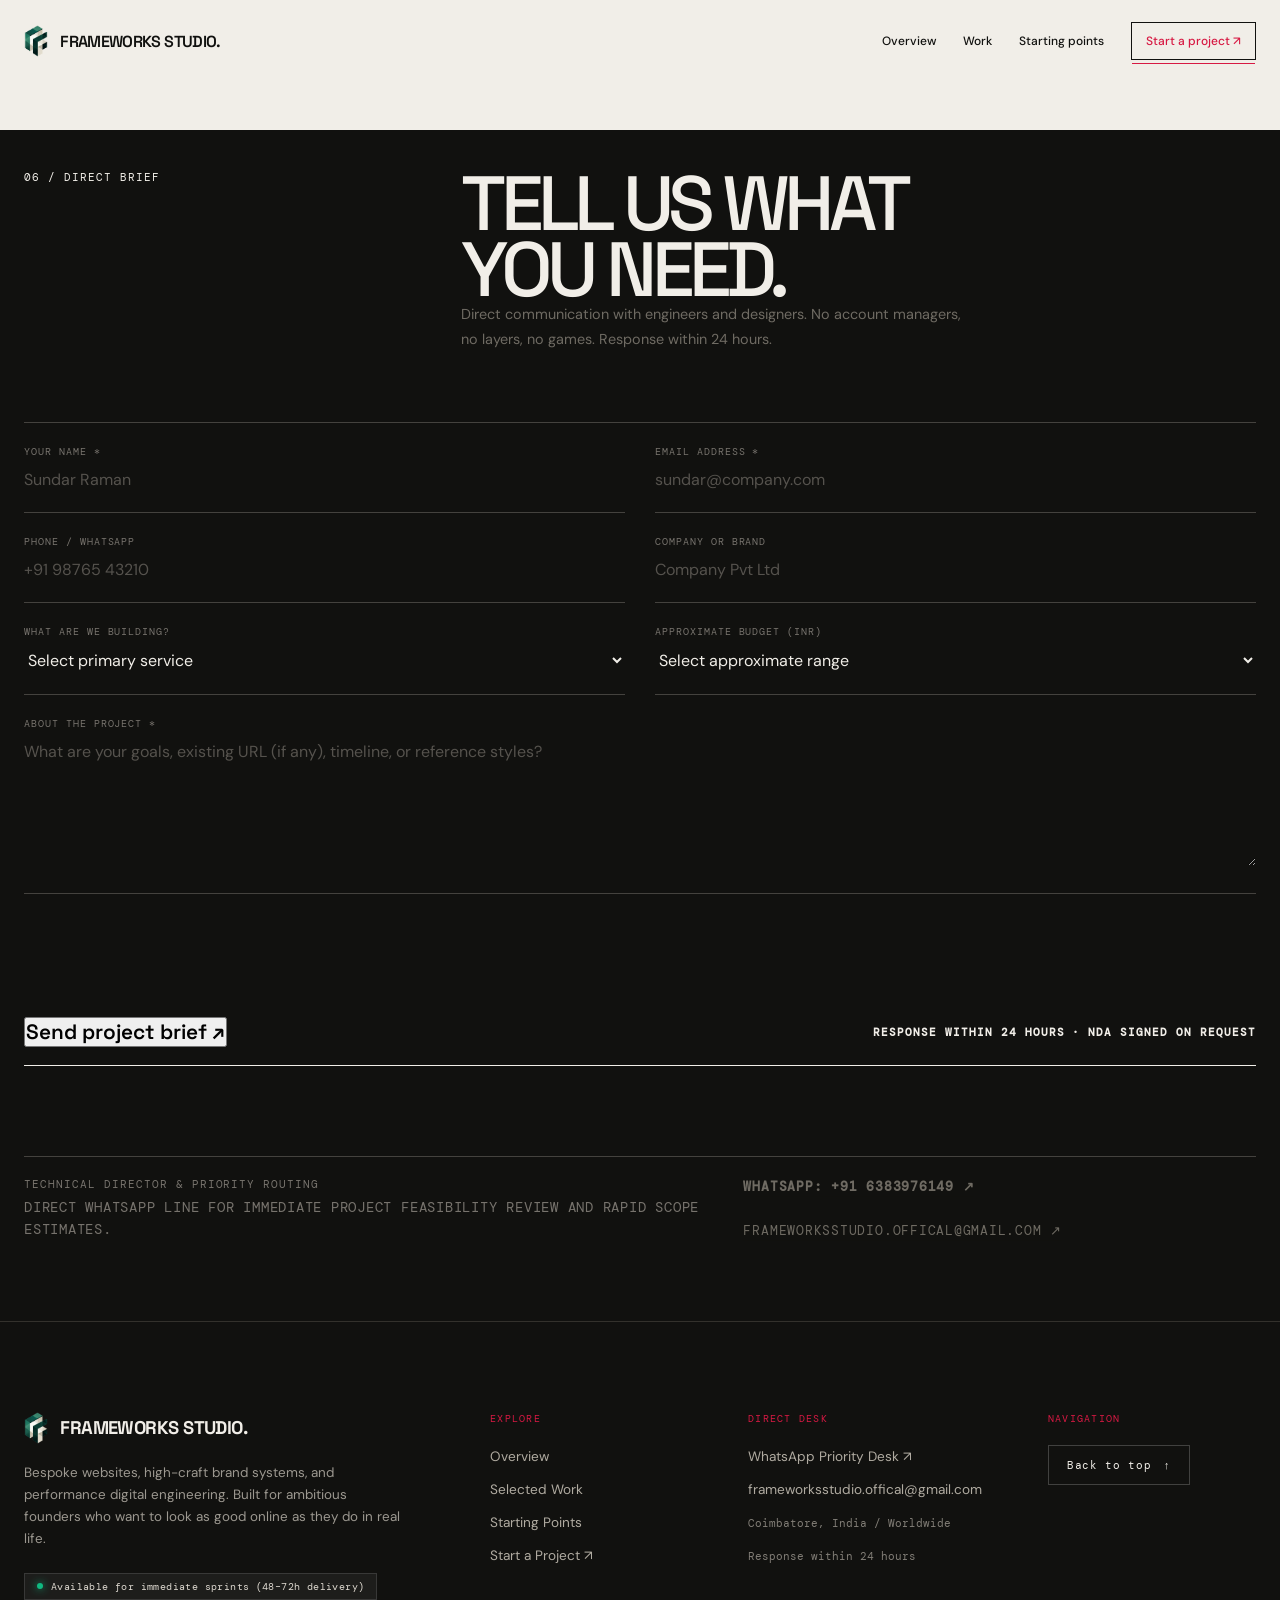
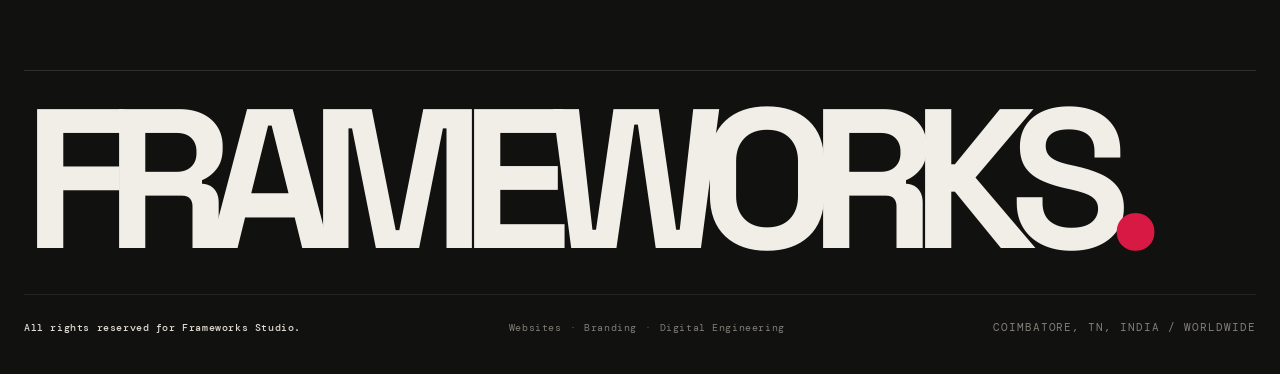
==== commit abe4fb5a: "fix: remove star from Most Popular and update contact email to frameworksstudio.offical@gmail.com" ====
--- a/contact.html
+++ b/contact.html
@@ -34,7 +34,7 @@
   <script src="https://challenges.cloudflare.com/turnstile/v0/api.js" async defer></script>
 
   <!-- Agency Swiss Editorial Stylesheet -->
-  <link rel="stylesheet" href="css/styles.css">
+  <link rel="stylesheet" href="css/styles.css?v=3.1">
 </head>
 
 <body class="page-ready">
@@ -159,8 +159,8 @@
             <a href="https://wa.me/916383976149?text=Hello%20Frameworks%20Studio%2C%20I%20would%20like%20to%20discuss%20a%20new%20project." target="_blank" rel="noopener noreferrer" class="link-site" style="font-size: .8rem; font-weight: 600;">
               WhatsApp: +91 6383976149 ↗
             </a>
-            <a href="mailto:contact@frameworksstudio.in" class="link-site" style="font-size: .8rem;">
-              contact@frameworksstudio.in ↗
+            <a href="mailto:frameworksstudio.offical@gmail.com" class="link-site" style="font-size: .8rem;">
+              frameworksstudio.offical@gmail.com ↗
             </a>
           </div>
         </div>
@@ -219,7 +219,7 @@
           <div class="footer-col-title mono">Direct Desk</div>
           <ul class="footer-col-list">
             <li><a href="https://wa.me/916383976149?text=Hello%20Frameworks%20Studio" target="_blank" rel="noopener noreferrer">WhatsApp Priority Desk ↗</a></li>
-            <li><a href="mailto:contact@frameworksstudio.in">contact@frameworksstudio.in</a></li>
+            <li><a href="mailto:frameworksstudio.offical@gmail.com">frameworksstudio.offical@gmail.com</a></li>
             <li><span class="mono-meta">Coimbatore, India / Worldwide</span></li>
             <li><span class="mono-meta">Response within 24 hours</span></li>
           </ul>
@@ -258,6 +258,6 @@
     </div>
   </footer>
 
-  <script src="js/app.js" defer></script>
+  <script src="js/app.js?v=3.1" defer></script>
 </body>
 </html>
--- a/css/styles.css
+++ b/css/styles.css
@@ -23,13 +23,18 @@
     html {
       scroll-behavior: smooth;
       background: var(--paper);
+      overflow-x: hidden !important;
+      max-width: 100%;
+      -webkit-text-size-adjust: 100%;
     }
 
     body {
       background: var(--paper);
       color: var(--ink);
       font-family: var(--sans);
-      overflow-x: hidden;
+      overflow-x: hidden !important;
+      max-width: 100%;
+      position: relative;
       -webkit-font-smoothing: antialiased;
     }
 
@@ -1672,15 +1677,17 @@
       cursor: pointer;
     }
 
-    /* MOBILE RESPONSIVENESS */
+    /* ====================================================
+       MOBILE RESPONSIVENESS OVERHAUL (PHONES & TABLETS)
+       ==================================================== */
     @media (max-width: 900px) {
       .wrap,
       .nav-inner {
-        width: min(100% - 30px, 1380px);
+        width: min(100% - 32px, 1380px);
       }
 
       .nav-inner {
-        height: 70px;
+        height: 68px;
       }
 
       .nav-links {
@@ -1688,69 +1695,154 @@
       }
 
       .menu {
-        display: block;
-      }
-
+        display: flex;
+        align-items: center;
+        justify-content: center;
+        width: 44px;
+        height: 44px;
+        font-size: 1.4rem;
+      }
+
+      /* Full-Screen Luxury Mobile Drawer */
       .mobile-nav {
         display: none;
         position: fixed;
-        z-index: 49;
-        inset: 70px 0 auto 0;
-        padding: 25px 15px 35px;
+        z-index: 99;
+        top: 68px;
+        left: 0;
+        right: 0;
+        bottom: 0;
+        height: calc(100dvh - 68px);
+        padding: 25px 24px 35px;
         background: var(--paper);
         border-bottom: 1px solid var(--line);
+        overflow-y: auto;
+        -webkit-overflow-scrolling: touch;
+        flex-direction: column;
+        justify-content: space-between;
       }
 
       .mobile-nav.active {
-        display: grid;
+        display: flex;
       }
 
       .mobile-nav a {
-        padding: 13px 0;
+        padding: 16px 0;
         border-bottom: 1px solid var(--line);
         font-family: var(--display);
-        font-size: 1.25rem;
-      }
-
+        font-size: 1.35rem;
+        font-weight: 600;
+        display: flex;
+        justify-content: space-between;
+        align-items: center;
+      }
+
+      .mobile-nav a:last-of-type {
+        border-bottom: 0;
+        color: var(--red);
+      }
+
+      /* Tight Punchy Section Rhythm */
       .hero {
-        padding-top: 125px;
-      }
-
+        min-height: auto;
+        padding: 110px 0 50px;
+      }
+
+      .work {
+        padding: 85px 0 95px;
+      }
+
+      .statement {
+        padding: 85px 0;
+      }
+
+      .services {
+        padding: 85px 0;
+      }
+
+      .about {
+        padding: 85px 0;
+      }
+
+      .pricing {
+        padding: 85px 0;
+      }
+
+      .contact {
+        padding: 85px 0 60px;
+      }
+
+      footer {
+        padding: 65px 0 35px;
+      }
+
+      /* Hero Section */
       .hero-meta {
         align-items: flex-start;
-        gap: 20px;
+        gap: 16px;
         flex-direction: column;
-        margin-bottom: 55px;
+        margin-bottom: 40px;
       }
 
       .hero-title {
-        font-size: clamp(3.8rem, 16vw, 7.5rem);
+        font-size: clamp(2.8rem, 12.5vw, 6rem);
+        line-height: .88;
+        letter-spacing: -.07em;
+        word-break: break-word;
       }
 
       .hero-title .indent {
         margin-left: 0;
       }
 
-      .hero-bottom,
+      .hero-bottom {
+        grid-template-columns: 1fr;
+        gap: 25px;
+        margin-top: 50px;
+      }
+
+      .hero-statement {
+        font-size: 1.15rem;
+        line-height: 1.4;
+      }
+
+      .hero-note {
+        justify-self: start;
+        font-size: .84rem;
+      }
+
+      .scroll-mark {
+        margin-top: 40px;
+      }
+
+      /* Section Tops */
       .section-top,
       .statement-inner,
       .about-grid,
       .contact-head {
         grid-template-columns: 1fr;
-        gap: 35px;
-      }
-
-      .hero-note {
-        justify-self: start;
+        gap: 25px;
       }
 
       .section-top {
-        margin-bottom: 55px;
-      }
-
+        margin-bottom: 45px;
+      }
+
+      .section-title {
+        font-size: clamp(2.4rem, 10vw, 4.4rem);
+        line-height: .88;
+        letter-spacing: -.06em;
+      }
+
+      .section-intro {
+        margin-top: 20px;
+        font-size: .95rem;
+      }
+
+      /* Work Showcase */
       .work-grid {
         grid-template-columns: 1fr;
-        gap: 65px;
+        gap: 55px;
       }
 
       .work-item:nth-child(n) {
@@ -1760,64 +1852,179 @@
 
       .project-visual,
       .work-item:nth-child(n) .project-visual {
-        aspect-ratio: 1.15 / 1;
-      }
-
+        aspect-ratio: 1.2 / 1;
+      }
+
+      .project-caption {
+        flex-wrap: wrap;
+        gap: 6px;
+        padding-top: 12px;
+      }
+
+      .project-name {
+        font-size: 1.1rem;
+      }
+
+      .project-metrics {
+        margin-top: 10px;
+        gap: 6px;
+      }
+
+      .metric-chip {
+        font-size: .58rem;
+        padding: 3px 7px;
+      }
+
+      .project-actions {
+        flex-direction: column;
+        align-items: stretch;
+        gap: 8px;
+        margin-top: 14px;
+      }
+
+      .btn-preview {
+        justify-content: center;
+        padding: 12px 18px;
+        font-size: .75rem;
+        width: 100%;
+        text-align: center;
+      }
+
+      .link-site {
+        text-align: center;
+        padding: 8px 0;
+        font-size: .72rem;
+      }
+
+      /* Statement (02) */
       .statement-inner {
         display: block;
       }
 
       .statement-copy {
-        margin-top: 40px;
+        font-size: clamp(2.2rem, 8.5vw, 4.2rem);
+        line-height: 1;
+        margin-top: 30px;
       }
 
       .statement-foot {
-        margin-top: 40px;
+        margin-top: 30px;
+        font-size: .88rem;
+      }
+
+      /* Services (03) */
+      .service-list {
+        margin-top: 45px;
       }
 
       .service-row {
-        grid-template-columns: 45px 1fr 25px;
+        grid-template-columns: 35px 1fr 25px;
         gap: 12px;
-        min-height: 120px;
+        min-height: auto;
+        padding: 24px 0;
+      }
+
+      .service-row h3 {
+        font-size: 1.35rem;
       }
 
       .service-desc {
-        grid-column: 2;
+        grid-column: 2 / -1;
         grid-row: 2;
+        margin-top: 6px;
+        font-size: .84rem;
+        line-height: 1.55;
       }
 
       .service-arrow {
         grid-column: 3;
         grid-row: 1;
-      }
-
+        justify-self: end;
+      }
+
+      /* Process (04) */
       .process-line {
-        grid-template-columns: 1fr 1fr;
+        grid-template-columns: 1fr;
+        margin-top: 45px;
+        border-top: 1px solid var(--ink);
       }
 
       .process-step {
-        min-height: 170px;
-        margin-right: 12px;
+        min-height: auto;
+        padding: 20px 0;
+        border-right: 0;
+        border-bottom: 1px solid var(--line);
+        margin-right: 0;
+      }
+
+      .process-step:last-child {
+        border-bottom: 0;
       }
 
       .process-step h3 {
-        margin-top: 45px;
-      }
-
+        margin-top: 10px;
+        font-size: 1.25rem;
+      }
+
+      .process-step p {
+        margin-top: 6px;
+        font-size: .85rem;
+        line-height: 1.55;
+      }
+
+      /* Pricing (05) */
       .price-row {
-        grid-template-columns: 35px 1fr;
-        gap: 15px;
-        padding: 18px 0;
+        grid-template-columns: 28px 1fr;
+        gap: 12px;
+        padding: 22px 0;
+      }
+
+      .price-row h3 {
+        font-size: 1.25rem;
+      }
+
+      .price-row p {
+        font-size: .82rem;
+        line-height: 1.5;
+        margin-top: 6px;
       }
 
       .price {
         grid-column: 2;
         align-items: flex-start;
         text-align: left;
+        margin-top: 14px;
+      }
+
+      .price-original {
+        font-size: .78rem;
+      }
+
+      .price-current {
+        font-size: 1.2rem;
+      }
+
+      .price-save {
+        font-size: .58rem;
+      }
+
+      /* Contact Form (06) */
+      .contact-head {
+        margin-bottom: 50px;
+      }
+
+      .contact-title {
+        font-size: clamp(2.6rem, 11vw, 4.8rem);
+        line-height: .86;
       }
 
       .contact-form {
         grid-template-columns: 1fr;
+        gap: 0;
+      }
+
+      .field {
+        padding: 18px 0;
       }
 
       .field.full,
@@ -1826,27 +2033,128 @@
         grid-column: 1;
       }
 
+      .field input,
+      .field textarea,
+      .field select {
+        font-size: 16px; /* Prevents auto-zoom in iOS Safari */
+      }
+
+      .contact-submit {
+        margin-top: 30px;
+      }
+
+      .btn-submit {
+        width: 100%;
+        justify-content: center;
+        padding: 16px 24px;
+        font-size: .85rem;
+      }
+
+      .contact-details {
+        margin-top: 45px;
+        padding-top: 25px;
+        flex-direction: column;
+        align-items: flex-start;
+        gap: 14px;
+      }
+
+      /* Footer */
       .footer-top {
         grid-template-columns: 1fr;
-        gap: 40px;
-        padding-bottom: 50px;
-      }
-
-      .contact-details,
+        gap: 36px;
+        padding-bottom: 45px;
+      }
+
+      .footer-brand-desc {
+        max-width: 100%;
+      }
+
+      .footer-big,
+      .giant-name {
+        font-size: clamp(2.5rem, 13vw, 5.2rem);
+        padding-top: 24px;
+        letter-spacing: -.08em;
+      }
+
       .footer-bottom {
+        flex-direction: column;
         align-items: flex-start;
-        flex-direction: column;
-        gap: 16px;
-      }
-
+        gap: 14px;
+        margin-top: 30px;
+        padding-top: 20px;
+      }
+
+      /* In-App Preview Modal */
       .modal-card {
         width: 100vw;
-        height: 100vh;
+        height: 100dvh;
         border: 0;
+        border-radius: 0;
+      }
+
+      .modal-header {
+        padding: 10px 14px;
+      }
+
+      .modal-title {
+        font-size: .8rem;
       }
 
       .modal-devices {
         display: none;
+      }
+
+      .modal-ext-btn {
+        padding: 6px 10px;
+        font-size: .6rem;
+      }
+
+      .modal-close-btn {
+        padding: 0 6px;
+        font-size: 1.7rem;
+      }
+    }
+
+    /* Extra Small Phones (iPhone SE, Galaxy A, 360px viewport) */
+    @media (max-width: 480px) {
+      .wrap,
+      .nav-inner {
+        width: calc(100% - 24px);
+      }
+
+      .hero-title {
+        font-size: clamp(2.2rem, 11vw, 3.4rem);
+      }
+
+      .section-title {
+        font-size: clamp(2rem, 9.5vw, 3rem);
+      }
+
+      .service-row {
+        grid-template-columns: 28px 1fr 20px;
+        gap: 8px;
+      }
+
+      .service-row h3 {
+        font-size: 1.18rem;
+      }
+
+      .price-row {
+        grid-template-columns: 22px 1fr;
+        gap: 10px;
+      }
+
+      .price-row h3 {
+        font-size: 1.15rem;
+      }
+
+      .metric-chip {
+        font-size: .55rem;
+        padding: 3px 6px;
+      }
+
+      .footer-brand-title {
+        font-size: 1.05rem;
       }
     }
 
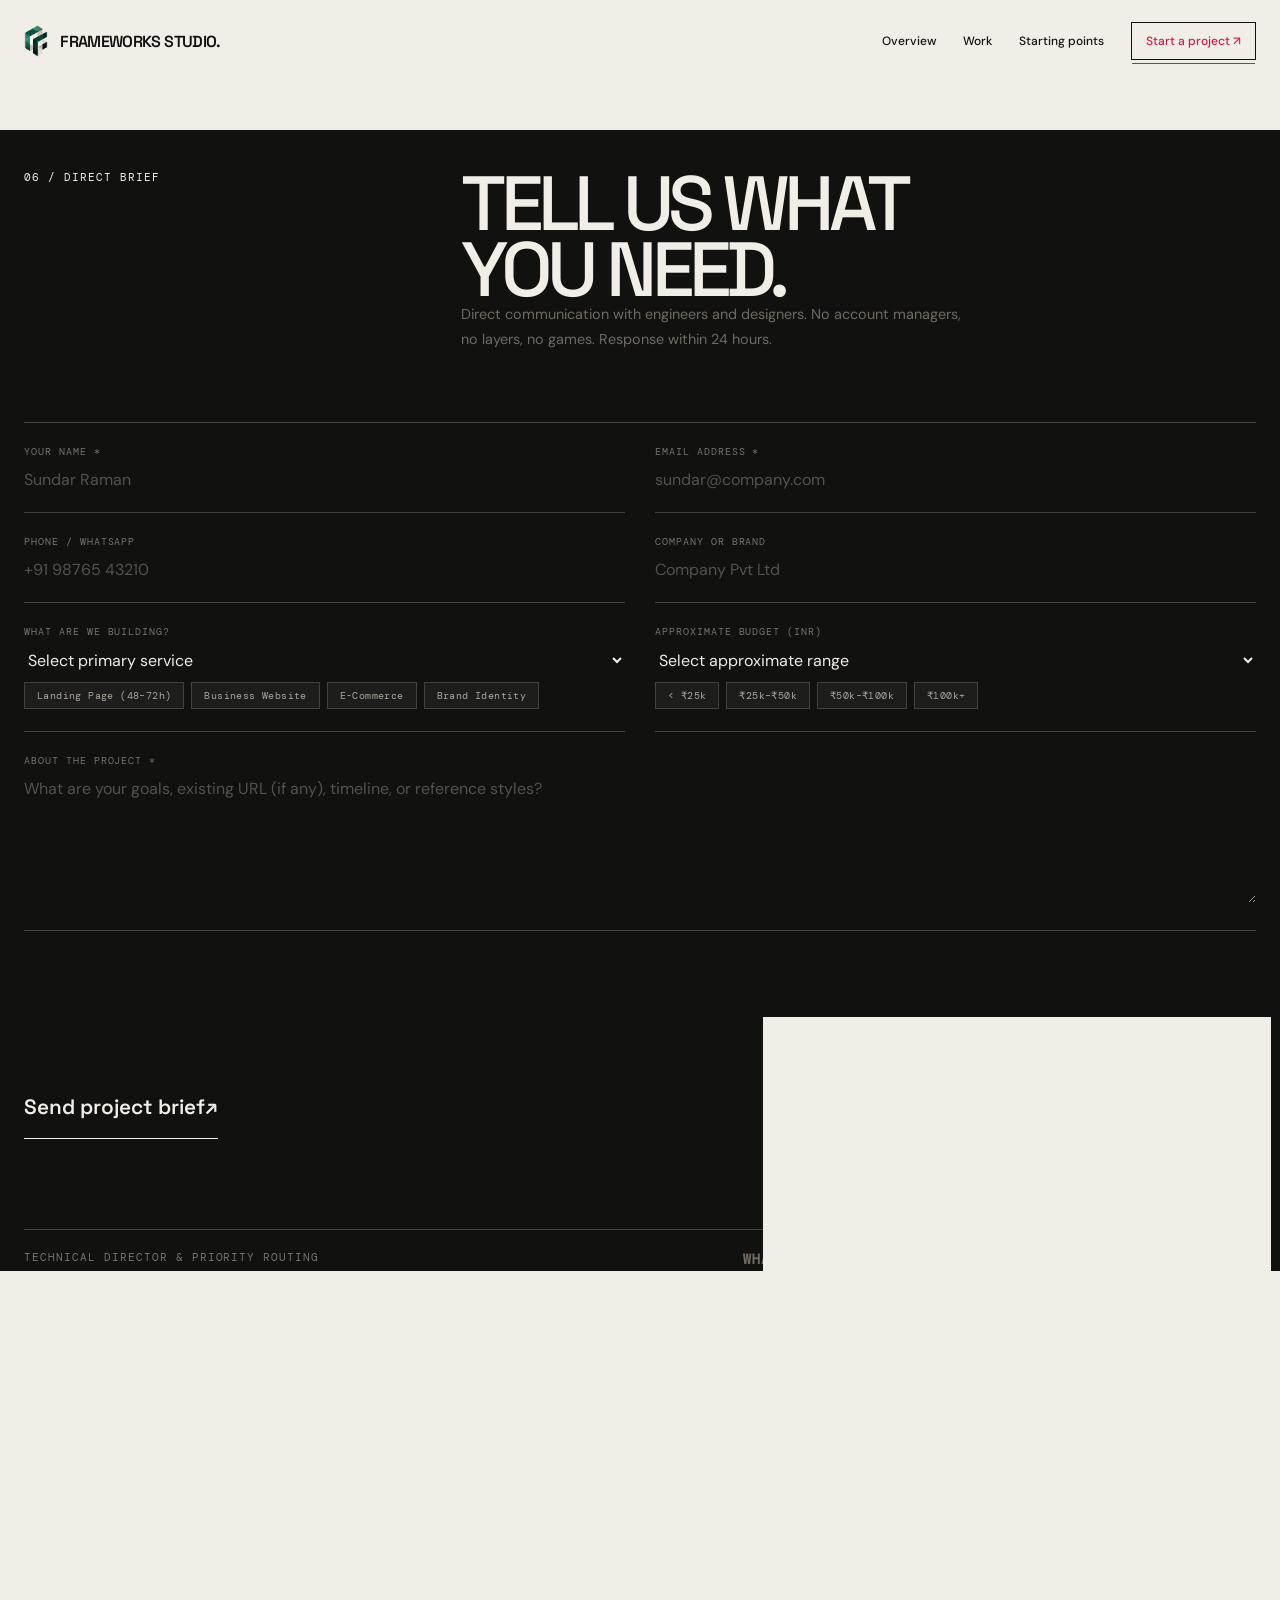
==== commit c517d3fa: "feat: complete website architecture elevation with studio frames, deliverables checklist, smart load" ====
--- a/contact.html
+++ b/contact.html
@@ -34,7 +34,7 @@
   <script src="https://challenges.cloudflare.com/turnstile/v0/api.js" async defer></script>
 
   <!-- Agency Swiss Editorial Stylesheet -->
-  <link rel="stylesheet" href="css/styles.css?v=3.1">
+  <link rel="stylesheet" href="css/styles.css?v=4.0">
 </head>
 
 <body class="page-ready">
@@ -110,22 +110,34 @@
             <select class="field-select" id="service" name="service">
               <option value="" selected disabled>Select primary service</option>
               <option value="Landing Page">Landing Page (From ₹19,999)</option>
-              <option value="Business Website">Business Website (From ₹39,999)</option>
-              <option value="E-Commerce Platform">E-Commerce Platform (From ₹69,999)</option>
-              <option value="Brand Identity System">Brand Identity System (From ₹14,999)</option>
+              <option value="Website">Business Website (From ₹39,999)</option>
+              <option value="E-commerce">E-Commerce Platform (From ₹69,999)</option>
+              <option value="Brand Identity">Brand Identity System (From ₹14,999)</option>
               <option value="Custom Engineering">Bespoke Digital Engineering / Retainer</option>
             </select>
+            <div class="chip-container">
+              <button type="button" class="chip-btn" data-target="service" data-val="Landing Page">Landing Page (48–72h)</button>
+              <button type="button" class="chip-btn" data-target="service" data-val="Website">Business Website</button>
+              <button type="button" class="chip-btn" data-target="service" data-val="E-commerce">E-Commerce</button>
+              <button type="button" class="chip-btn" data-target="service" data-val="Brand Identity">Brand Identity</button>
+            </div>
           </div>
 
           <div class="field reveal">
             <label class="field-label mono" for="budget">Approximate budget (INR)</label>
             <select class="field-select" id="budget" name="budget">
               <option value="" selected disabled>Select approximate range</option>
-              <option value="₹15k – ₹30k">₹15,000 – ₹30,000 (Sprint / Landing Page)</option>
-              <option value="₹30k – ₹60k">₹30,000 – ₹60,000 (Core Business Site)</option>
-              <option value="₹60k – ₹1,20,000">₹60,000 – ₹1,20,000 (E-Commerce / Custom)</option>
-              <option value="₹1,20,000+">₹1,20,000+ (Full Stack Product / Retainer)</option>
+              <option value="Under ₹25,000">Under ₹25,000 (Sprint / Landing Page)</option>
+              <option value="₹25,000–₹50,000">₹25,000 – ₹50,000 (Core Business Site)</option>
+              <option value="₹50,000–₹1,00,000">₹50,000 – ₹1,00,000 (E-Commerce / Custom)</option>
+              <option value="₹1,00,000+">₹1,00,000+ (Full Stack Product / Retainer)</option>
             </select>
+            <div class="chip-container">
+              <button type="button" class="chip-btn" data-target="budget" data-val="Under ₹25,000">&lt; ₹25k</button>
+              <button type="button" class="chip-btn" data-target="budget" data-val="₹25,000–₹50,000">₹25k–₹50k</button>
+              <button type="button" class="chip-btn" data-target="budget" data-val="₹50,000–₹1,00,000">₹50k–₹100k</button>
+              <button type="button" class="chip-btn" data-target="budget" data-val="₹1,00,000+">₹100k+</button>
+            </div>
           </div>
 
           <div class="field full reveal">
@@ -133,6 +145,9 @@
             <textarea class="field-textarea" id="message" name="message" placeholder="What are your goals, existing URL (if any), timeline, or reference styles?" required></textarea>
           </div>
 
+          <!-- Honeypot anti-spam field -->
+          <input type="text" id="bot_field" style="display:none;" tabindex="-1" autocomplete="off">
+
           <!-- Cloudflare Turnstile CAPTCHA container -->
           <div class="turnstile-box full reveal">
             <div class="cf-turnstile" data-sitekey="0x4AAAAAAFKUiavTO6RyaYd1" data-callback="onTurnstileSuccess" data-expired-callback="onTurnstileExpired" data-error-callback="onTurnstileError" data-theme="dark"></div>
@@ -140,12 +155,15 @@
 
           <div id="formNotice" class="form-notice full hidden" role="alert"></div>
 
-          <div class="contact-submit reveal">
-            <button class="btn-submit" type="submit" id="contactSubmitBtn">
+          <div class="contact-cta-row">
+            <button class="contact-submit reveal" type="submit" id="contactSubmitBtn">
               <span id="submitBtnText">Send project brief</span>
-              <span class="btn-arrow">↗</span>
+              <span>↗</span>
             </button>
-            <span class="mono note">Response within 24 hours · NDA signed on request</span>
+            <a href="https://wa.me/916383976149?text=Hello%20Frameworks%20Studio%2C%20I%20would%20like%20to%20discuss%20a%20project%20sprint." target="_blank" rel="noopener noreferrer" class="btn-wa-direct reveal">
+              <span>⚡ WhatsApp Priority Hotline (+91 6383976149)</span>
+              <span>↗</span>
+            </a>
           </div>
         </form>
 
@@ -258,6 +276,6 @@
     </div>
   </footer>
 
-  <script src="js/app.js?v=3.1" defer></script>
+  <script src="js/app.js?v=4.0" defer></script>
 </body>
 </html>
--- a/css/styles.css
+++ b/css/styles.css
@@ -2158,6 +2158,473 @@
       }
     }
 
+    /* ==========================================================================
+       SENIOR DESIGN UPGRADES: ELEVATED CRAFT & MICRO-INTERACTIONS
+       ========================================================================== */
+
+    /* Tactile Paper Grain Overlay */
+    body::before {
+      content: "";
+      position: fixed;
+      inset: 0;
+      pointer-events: none;
+      z-index: 9999;
+      opacity: .025;
+      background-image: radial-gradient(var(--ink) 1px, transparent 1px);
+      background-size: 16px 16px;
+    }
+
+    /* Availability Status Badge */
+    .availability-pill {
+      display: inline-flex;
+      align-items: center;
+      gap: 8px;
+      padding: 6px 14px;
+      background: rgba(17,17,15,.04);
+      border: 1px solid var(--line);
+      font-family: var(--mono);
+      font-size: .65rem;
+      letter-spacing: .08em;
+      text-transform: uppercase;
+      color: var(--ink);
+      border-radius: 999px;
+      transition: background .2s ease, border-color .2s ease;
+    }
+
+    .availability-pill:hover {
+      background: rgba(17,17,15,.07);
+      border-color: var(--ink);
+    }
+
+    .availability-pill .pulse-dot {
+      width: 7px;
+      height: 7px;
+      border-radius: 50%;
+      background: #10b981;
+      box-shadow: 0 0 0 0 rgba(16,185,129,.7);
+      animation: pulseGreen 2s infinite cubic-bezier(.66,0,0,1);
+    }
+
+    @keyframes pulseGreen {
+      0% { box-shadow: 0 0 0 0 rgba(16,185,129,.7); }
+      70% { box-shadow: 0 0 0 8px rgba(16,185,129,0); }
+      100% { box-shadow: 0 0 0 0 rgba(16,185,129,0); }
+    }
+
+    /* Hero Quick Tags */
+    .hero-tags {
+      display: flex;
+      flex-wrap: wrap;
+      gap: 10px;
+      margin-top: 24px;
+    }
+
+    .tag-pill {
+      display: inline-flex;
+      align-items: center;
+      padding: 4px 10px;
+      background: rgba(17,17,15,.03);
+      border: 1px solid rgba(17,17,15,.12);
+      font-family: var(--mono);
+      font-size: .62rem;
+      letter-spacing: .06em;
+      text-transform: uppercase;
+      color: var(--soft);
+    }
+
+    /* Hero CTA Actions */
+    .hero-actions {
+      display: flex;
+      align-items: center;
+      gap: 16px;
+      flex-wrap: wrap;
+      margin-top: 36px;
+    }
+
+    .btn-hero-primary {
+      display: inline-flex;
+      align-items: center;
+      gap: 8px;
+      padding: 14px 28px;
+      background: var(--ink);
+      color: var(--paper);
+      border: 1px solid var(--ink);
+      font-family: var(--mono);
+      font-size: .75rem;
+      font-weight: 600;
+      letter-spacing: .08em;
+      text-transform: uppercase;
+      transition: background .2s ease, transform .15s ease, box-shadow .2s ease;
+    }
+
+    .btn-hero-primary:hover {
+      background: var(--red);
+      border-color: var(--red);
+      color: white;
+      transform: translateY(-2px);
+      box-shadow: 0 8px 20px -6px rgba(215,25,67,.35);
+    }
+
+    .btn-hero-secondary {
+      display: inline-flex;
+      align-items: center;
+      gap: 8px;
+      padding: 14px 24px;
+      background: transparent;
+      color: var(--ink);
+      border: 1px solid var(--line);
+      font-family: var(--mono);
+      font-size: .75rem;
+      letter-spacing: .08em;
+      text-transform: uppercase;
+      transition: border-color .2s ease, color .2s ease, background .2s ease;
+    }
+
+    .btn-hero-secondary:hover {
+      border-color: var(--ink);
+      background: rgba(17,17,15,.03);
+    }
+
+    /* Ticker Pause on Hover */
+    .ticker:hover .ticker-track {
+      animation-play-state: paused;
+    }
+
+    /* Studio Browser Window Frame */
+    .browser-frame {
+      display: flex;
+      flex-direction: column;
+      width: 100%;
+      height: 100%;
+      background: #11110f;
+      border: 1px solid rgba(255,255,255,.1);
+      position: relative;
+    }
+
+    .browser-bar {
+      display: flex;
+      align-items: center;
+      justify-content: space-between;
+      height: 32px;
+      padding: 0 14px;
+      background: #181816;
+      border-bottom: 1px solid rgba(255,255,255,.08);
+      user-select: none;
+      z-index: 3;
+    }
+
+    .browser-dots {
+      display: flex;
+      align-items: center;
+      gap: 5px;
+    }
+
+    .browser-dot {
+      width: 7px;
+      height: 7px;
+      border-radius: 50%;
+      background: rgba(255,255,255,.2);
+    }
+
+    .browser-dot.red { background: #ef4444; }
+    .browser-dot.amber { background: #f59e0b; }
+    .browser-dot.green { background: #10b981; }
+
+    .browser-url {
+      font-family: var(--mono);
+      font-size: .58rem;
+      color: #94a3b8;
+      letter-spacing: .02em;
+      padding: 2px 10px;
+      background: rgba(0,0,0,.35);
+      border-radius: 4px;
+      border: 1px solid rgba(255,255,255,.05);
+      max-width: 60%;
+      overflow: hidden;
+      text-overflow: ellipsis;
+      white-space: nowrap;
+    }
+
+    .browser-status {
+      display: inline-flex;
+      align-items: center;
+      gap: 5px;
+      font-family: var(--mono);
+      font-size: .55rem;
+      color: #10b981;
+      text-transform: uppercase;
+      letter-spacing: .06em;
+    }
+
+    .browser-status span {
+      width: 5px;
+      height: 5px;
+      border-radius: 50%;
+      background: #10b981;
+    }
+
+    .browser-canvas {
+      flex: 1;
+      position: relative;
+      overflow: hidden;
+      display: flex;
+      flex-direction: column;
+      justify-content: space-between;
+      padding: 24px;
+    }
+
+    /* Enhanced Canvas Overlays */
+    .canvas-hero-text {
+      font-family: var(--display);
+      font-size: clamp(2rem, 5vw, 4.5rem);
+      font-weight: 700;
+      line-height: .82;
+      letter-spacing: -.06em;
+      color: #fff;
+    }
+
+    .canvas-tagline {
+      font-family: var(--mono);
+      font-size: .65rem;
+      letter-spacing: .08em;
+      text-transform: uppercase;
+      color: rgba(255,255,255,.7);
+      margin-top: 6px;
+    }
+
+    .canvas-footer {
+      display: flex;
+      justify-content: space-between;
+      align-items: flex-end;
+      gap: 12px;
+      z-index: 2;
+    }
+
+    .canvas-badge {
+      display: inline-flex;
+      align-items: center;
+      gap: 6px;
+      padding: 5px 10px;
+      background: rgba(0,0,0,.6);
+      backdrop-filter: blur(8px);
+      border: 1px solid rgba(255,255,255,.15);
+      font-family: var(--mono);
+      font-size: .58rem;
+      color: #f1eee8;
+      letter-spacing: .05em;
+    }
+
+    .canvas-badge.gold {
+      color: #facc15;
+      border-color: rgba(250,204,21,.3);
+    }
+
+    .canvas-badge.emerald {
+      color: #34d399;
+      border-color: rgba(52,211,153,.3);
+    }
+
+    .canvas-badge.crimson {
+      color: #ff6b8b;
+      border-color: rgba(255,107,139,.3);
+    }
+
+    /* Pricing Deliverables Scope Checklist */
+    .price-scope {
+      display: flex;
+      flex-direction: column;
+      gap: 6px;
+      margin-top: 14px;
+      padding-top: 12px;
+      border-top: 1px dashed rgba(255,255,255,.2);
+    }
+
+    .price-scope-item {
+      display: flex;
+      align-items: center;
+      gap: 8px;
+      font-size: .75rem;
+      color: rgba(255,255,255,.9);
+      line-height: 1.4;
+    }
+
+    .price-scope-item .check {
+      color: #facc15;
+      font-weight: 700;
+      font-size: .8rem;
+      flex-shrink: 0;
+    }
+
+    /* Select Plan Button inside Pricing */
+    .btn-select-tier {
+      display: inline-flex;
+      align-items: center;
+      justify-content: center;
+      gap: 6px;
+      margin-top: 12px;
+      padding: 9px 18px;
+      background: #11110f;
+      color: #fff;
+      border: 1px solid rgba(255,255,255,.3);
+      font-family: var(--mono);
+      font-size: .65rem;
+      letter-spacing: .06em;
+      text-transform: uppercase;
+      font-weight: 600;
+      cursor: pointer;
+      transition: background .2s ease, border-color .2s ease, transform .15s ease;
+    }
+
+    .btn-select-tier:hover {
+      background: #fff;
+      color: #11110f;
+      border-color: #fff;
+      transform: translateY(-1px);
+    }
+
+    /* Glow feedback when selecting a plan */
+    @keyframes selectGlow {
+      0% { box-shadow: 0 0 0 0 rgba(215,25,67,.6); }
+      50% { box-shadow: 0 0 0 10px rgba(215,25,67,.2); }
+      100% { box-shadow: 0 0 0 0 rgba(215,25,67,0); }
+    }
+
+    .form-flash-selected {
+      animation: selectGlow 1.2s ease-out;
+      border-color: var(--red) !important;
+    }
+
+    /* Interactive Quick-Select Chips for Contact Form */
+    .chip-container {
+      margin-top: 10px;
+      display: flex;
+      flex-wrap: wrap;
+      gap: 7px;
+    }
+
+    .chip-btn {
+      padding: 6px 12px;
+      background: rgba(255,255,255,.05);
+      border: 1px solid #44423e;
+      color: #aaa69e;
+      font-family: var(--mono);
+      font-size: .62rem;
+      letter-spacing: .04em;
+      cursor: pointer;
+      transition: background .2s ease, border-color .2s ease, color .2s ease;
+    }
+
+    .chip-btn:hover {
+      border-color: var(--paper);
+      color: var(--paper);
+    }
+
+    .chip-btn.active {
+      background: var(--red);
+      border-color: var(--red);
+      color: white;
+      font-weight: 600;
+    }
+
+    /* Contact Action Buttons Row */
+    .contact-cta-row {
+      grid-column: 1 / -1;
+      display: flex;
+      align-items: center;
+      justify-content: space-between;
+      gap: 20px;
+      flex-wrap: wrap;
+      margin-top: 25px;
+      padding-top: 15px;
+    }
+
+    .btn-wa-direct {
+      display: inline-flex;
+      align-items: center;
+      gap: 8px;
+      padding: 14px 22px;
+      background: #11110f;
+      color: #34d399;
+      border: 1px solid rgba(52,211,153,.35);
+      font-family: var(--mono);
+      font-size: .72rem;
+      letter-spacing: .06em;
+      text-transform: uppercase;
+      font-weight: 600;
+      transition: background .2s ease, border-color .2s ease, transform .15s ease;
+    }
+
+    .btn-wa-direct:hover {
+      background: rgba(52,211,153,.1);
+      border-color: #34d399;
+      color: #6ee7b7;
+      transform: translateY(-1px);
+    }
+
+    /* Frame Loading Skeleton inside Preview Modal */
+    .frame-loader {
+      position: absolute;
+      inset: 0;
+      background: #0b0c10;
+      display: flex;
+      flex-direction: column;
+      align-items: center;
+      justify-content: center;
+      gap: 16px;
+      color: #94a3b8;
+      font-family: var(--mono);
+      font-size: .72rem;
+      letter-spacing: .05em;
+      z-index: 10;
+      transition: opacity .3s ease, visibility .3s ease;
+    }
+
+    .frame-loader.hidden {
+      opacity: 0;
+      visibility: hidden;
+      pointer-events: none;
+    }
+
+    .frame-spinner {
+      width: 32px;
+      height: 32px;
+      border: 2px solid rgba(255,255,255,.1);
+      border-top-color: var(--red);
+      border-radius: 50%;
+      animation: spin 0.8s linear infinite;
+    }
+
+    @keyframes spin {
+      to { transform: rotate(360deg); }
+    }
+
+    /* Device Bezels in Preview Modal */
+    .modal-body.device-tablet {
+      max-width: 768px !important;
+      border: 12px solid #1a1a1a;
+      border-radius: 24px;
+      margin: 15px auto;
+      box-shadow: 0 20px 40px rgba(0,0,0,.7);
+    }
+
+    .modal-body.device-mobile {
+      max-width: 375px !important;
+      border: 12px solid #1a1a1a;
+      border-radius: 36px;
+      margin: 15px auto;
+      box-shadow: 0 20px 40px rgba(0,0,0,.7);
+    }
+
+    /* Focus accessibility */
+    a:focus-visible,
+    button:focus-visible,
+    input:focus-visible,
+    select:focus-visible,
+    textarea:focus-visible {
+      outline: 2px solid var(--red) !important;
+      outline-offset: 3px !important;
+    }
+
     @media (prefers-reduced-motion: reduce) {
       html { scroll-behavior: auto; }
       *, *::before, *::after {
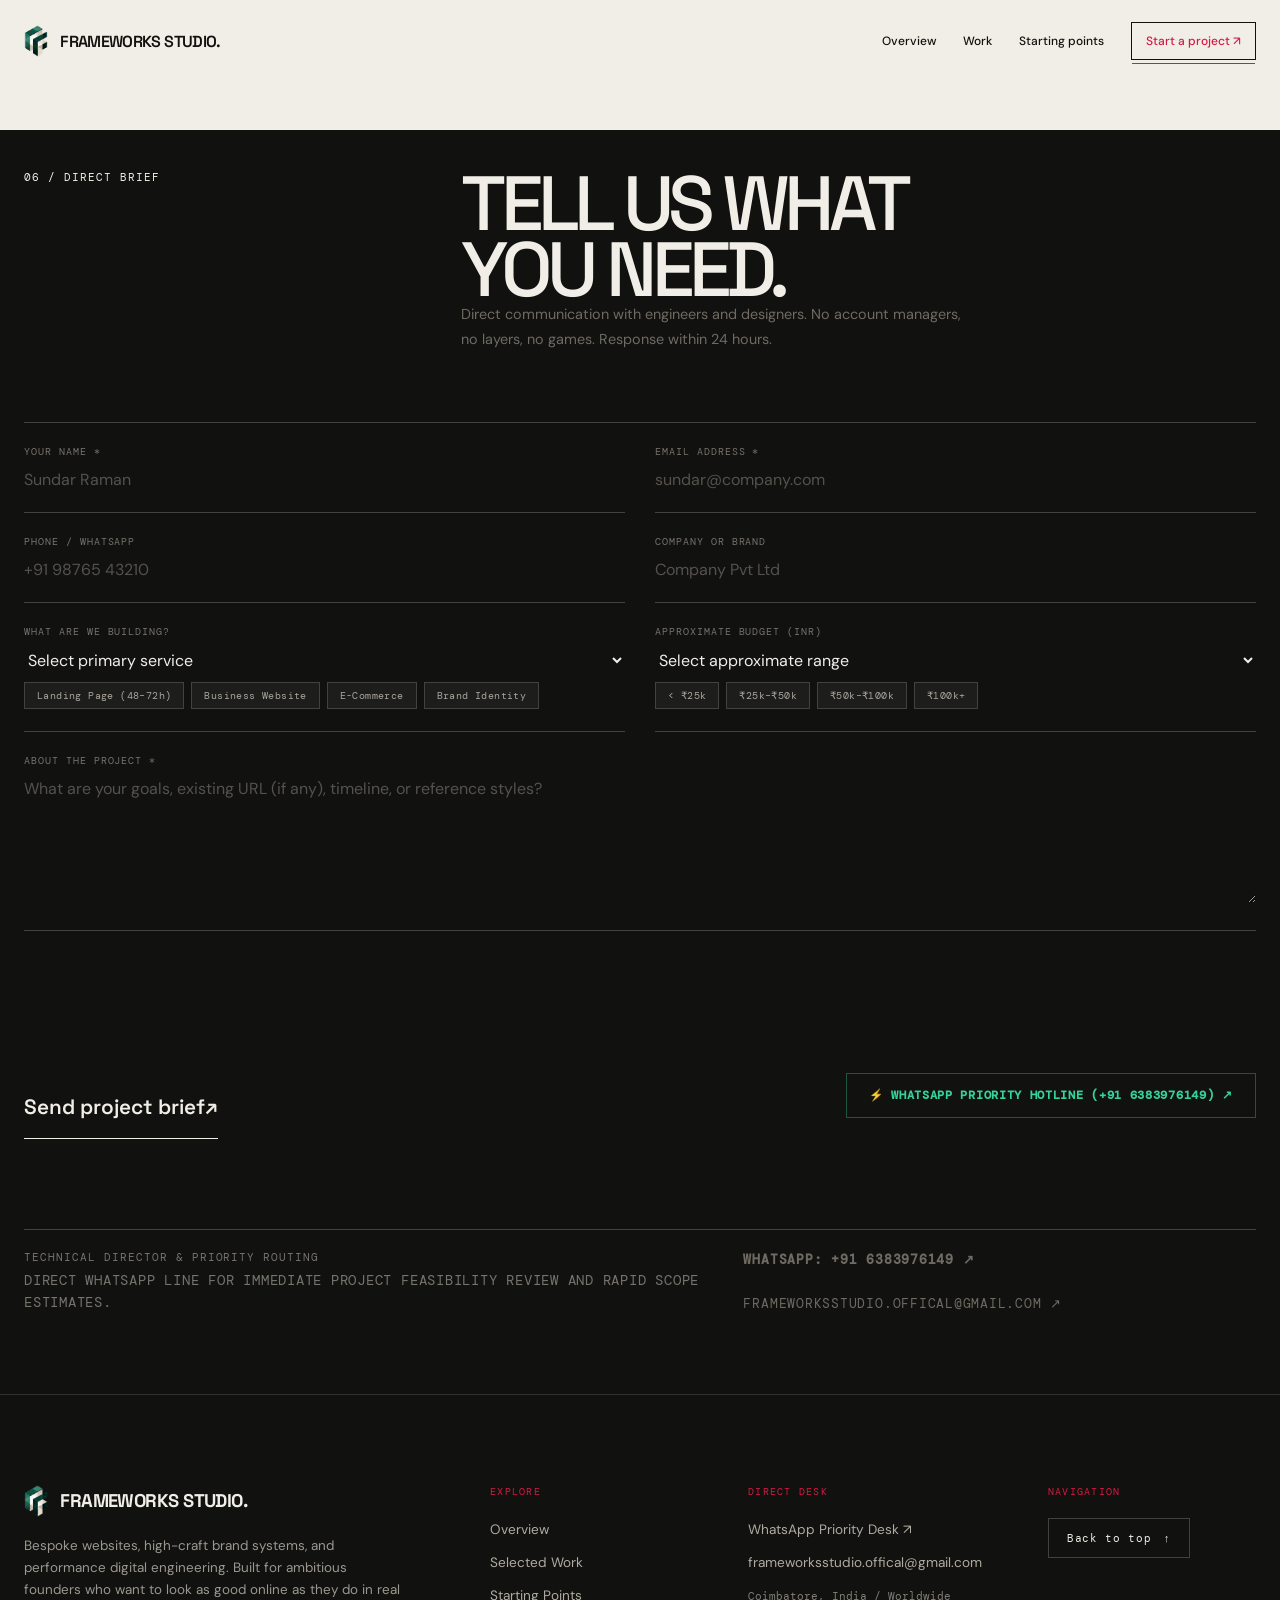
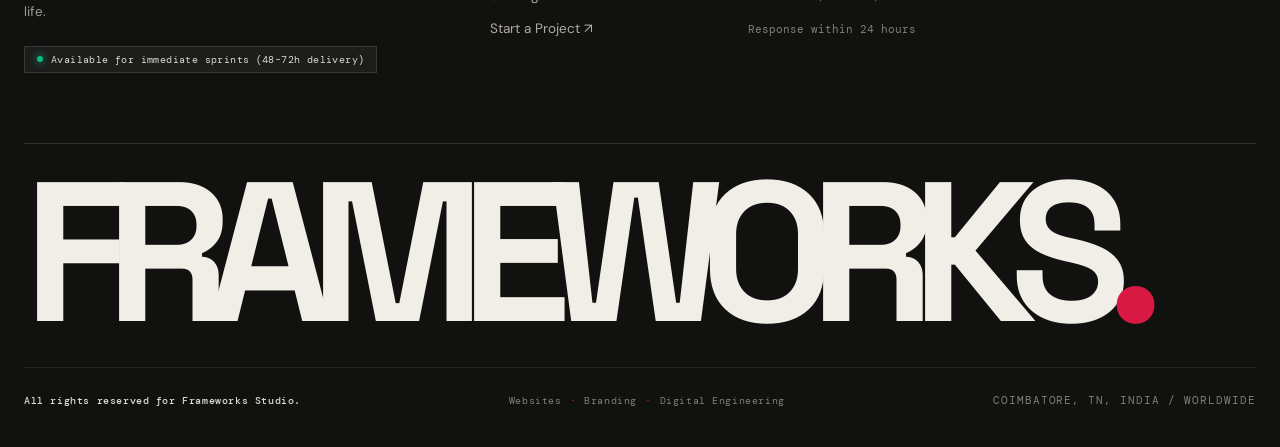
==== commit 1810e461: "feat(branding): replace SVG favicon with official company logo icon across all pages" ====
--- a/contact.html
+++ b/contact.html
@@ -9,8 +9,10 @@
   <meta name="theme-color" content="#f1eee8" />
   <meta name="robots" content="index, follow" />
 
-  <!-- Clean Editorial Favicon -->
-  <link rel="icon" href="data:image/svg+xml,%3Csvg xmlns='http://www.w3.org/2000/svg' viewBox='0 0 64 64'%3E%3Crect width='64' height='64' fill='%23d71943'/%3E%3Cpath d='M18 16h28v7H26v7h16v7H26v11h-8V16z' fill='%23fff'/%3E%3C/svg%3E" />
+  <!-- Official Company Favicon -->
+  <link rel="icon" type="image/png" href="assets/logo-icon.png" />
+  <link rel="shortcut icon" href="assets/logo-icon.png" />
+  <link rel="apple-touch-icon" href="assets/logo-icon.png" />
 
   <!-- High-Craft Typography (Google Fonts) -->
   <link rel="preconnect" href="https://fonts.googleapis.com">
